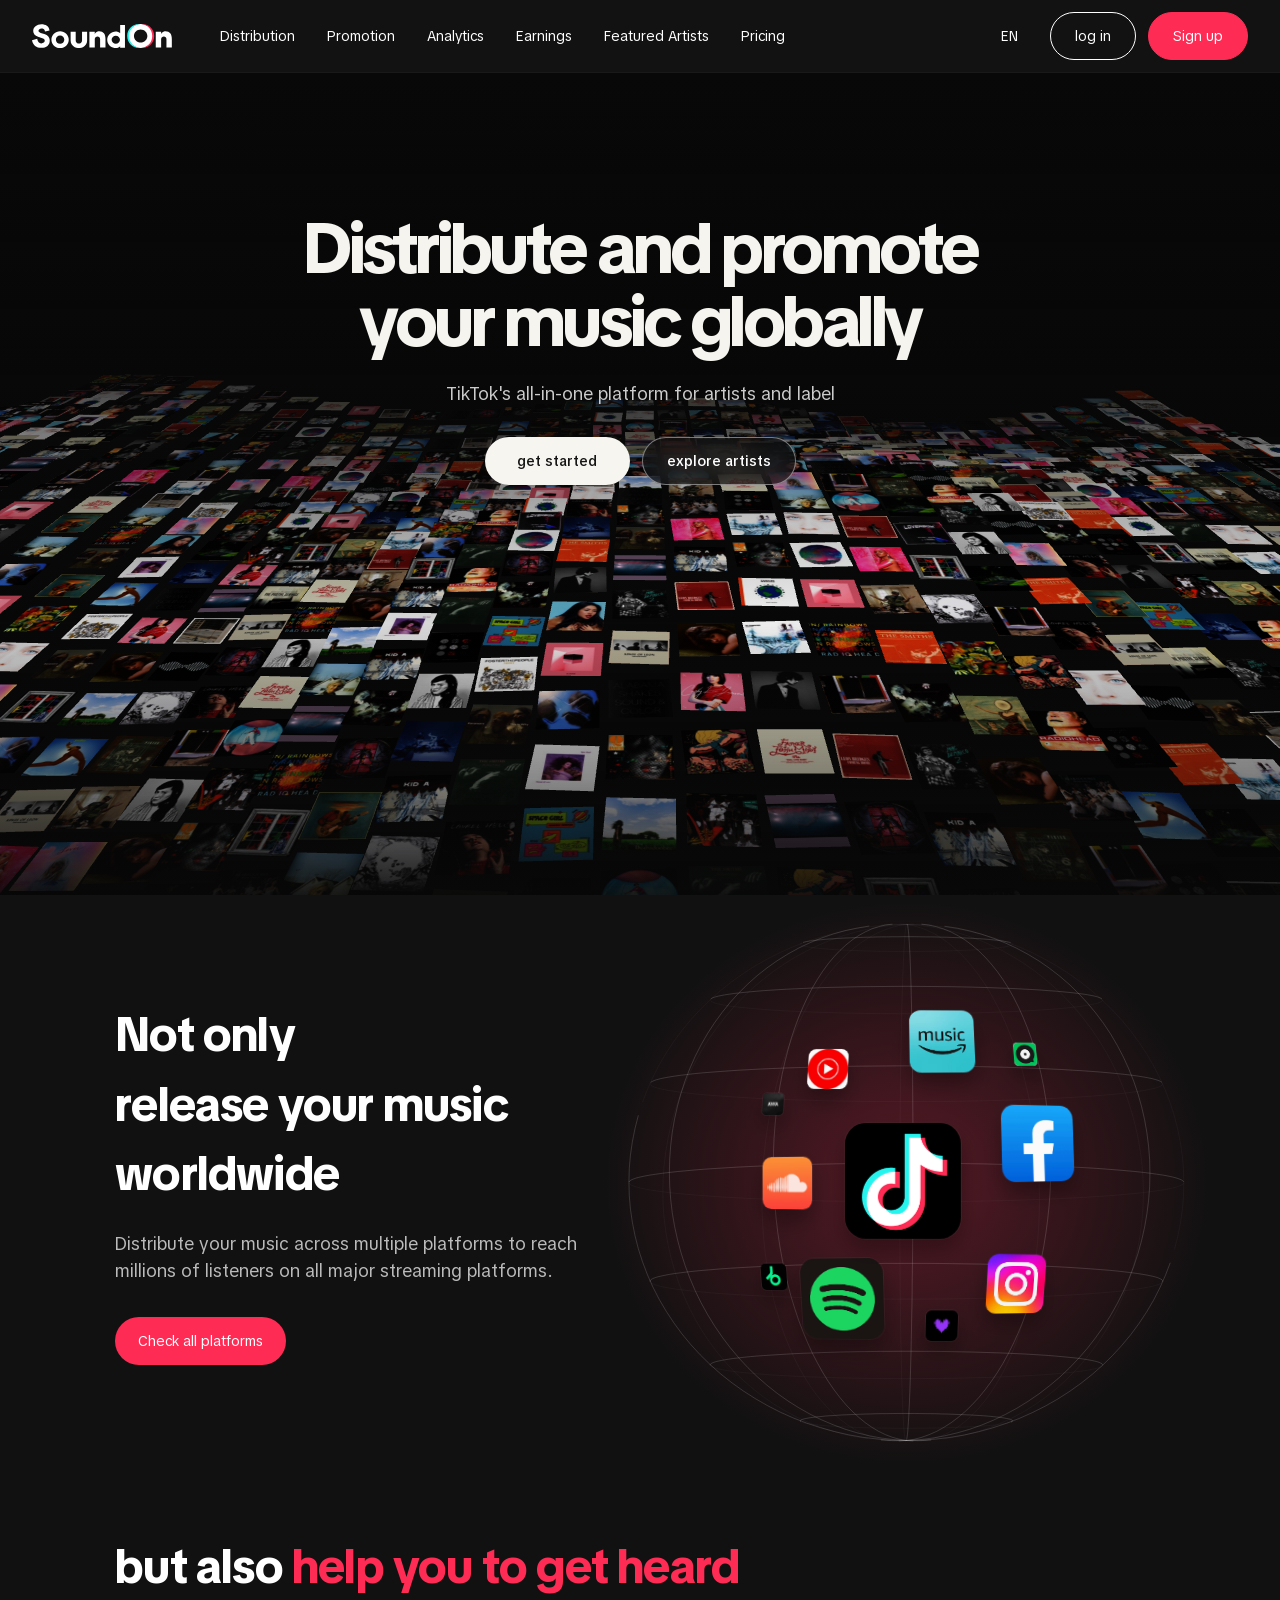
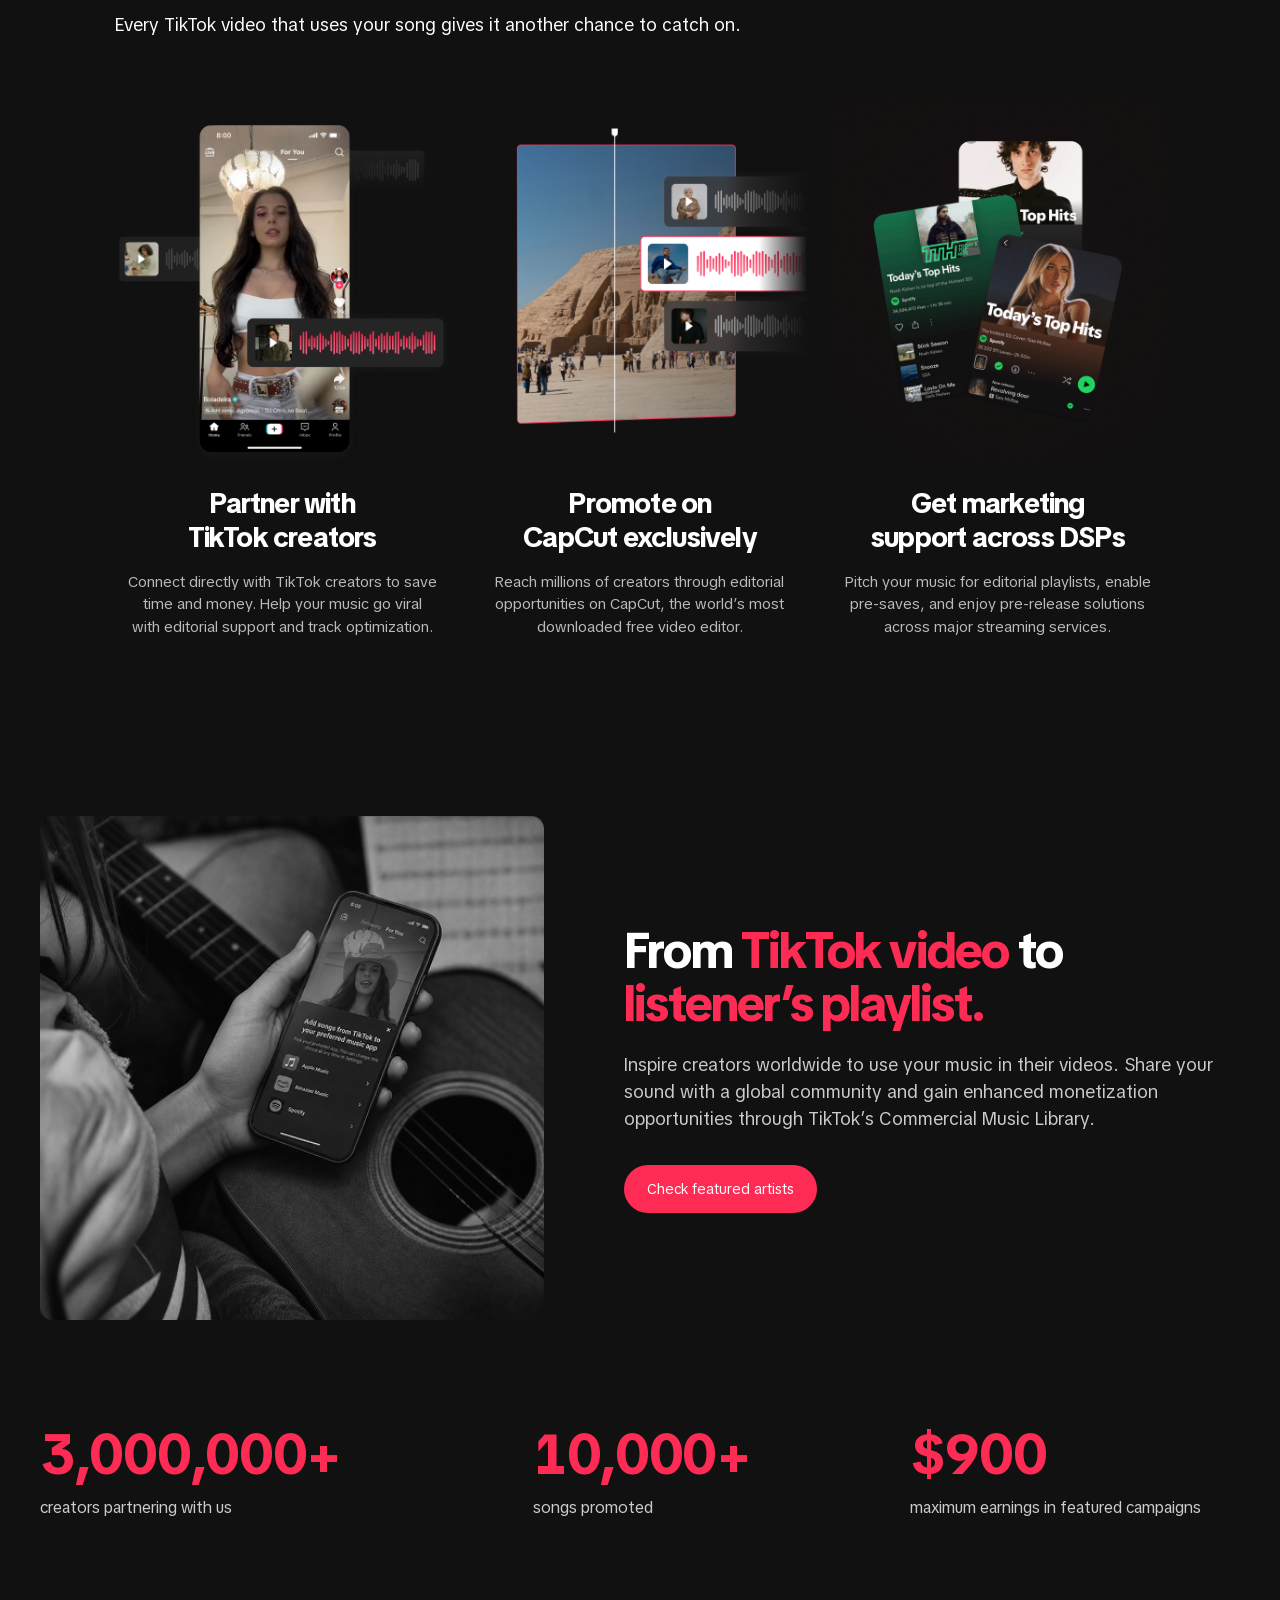
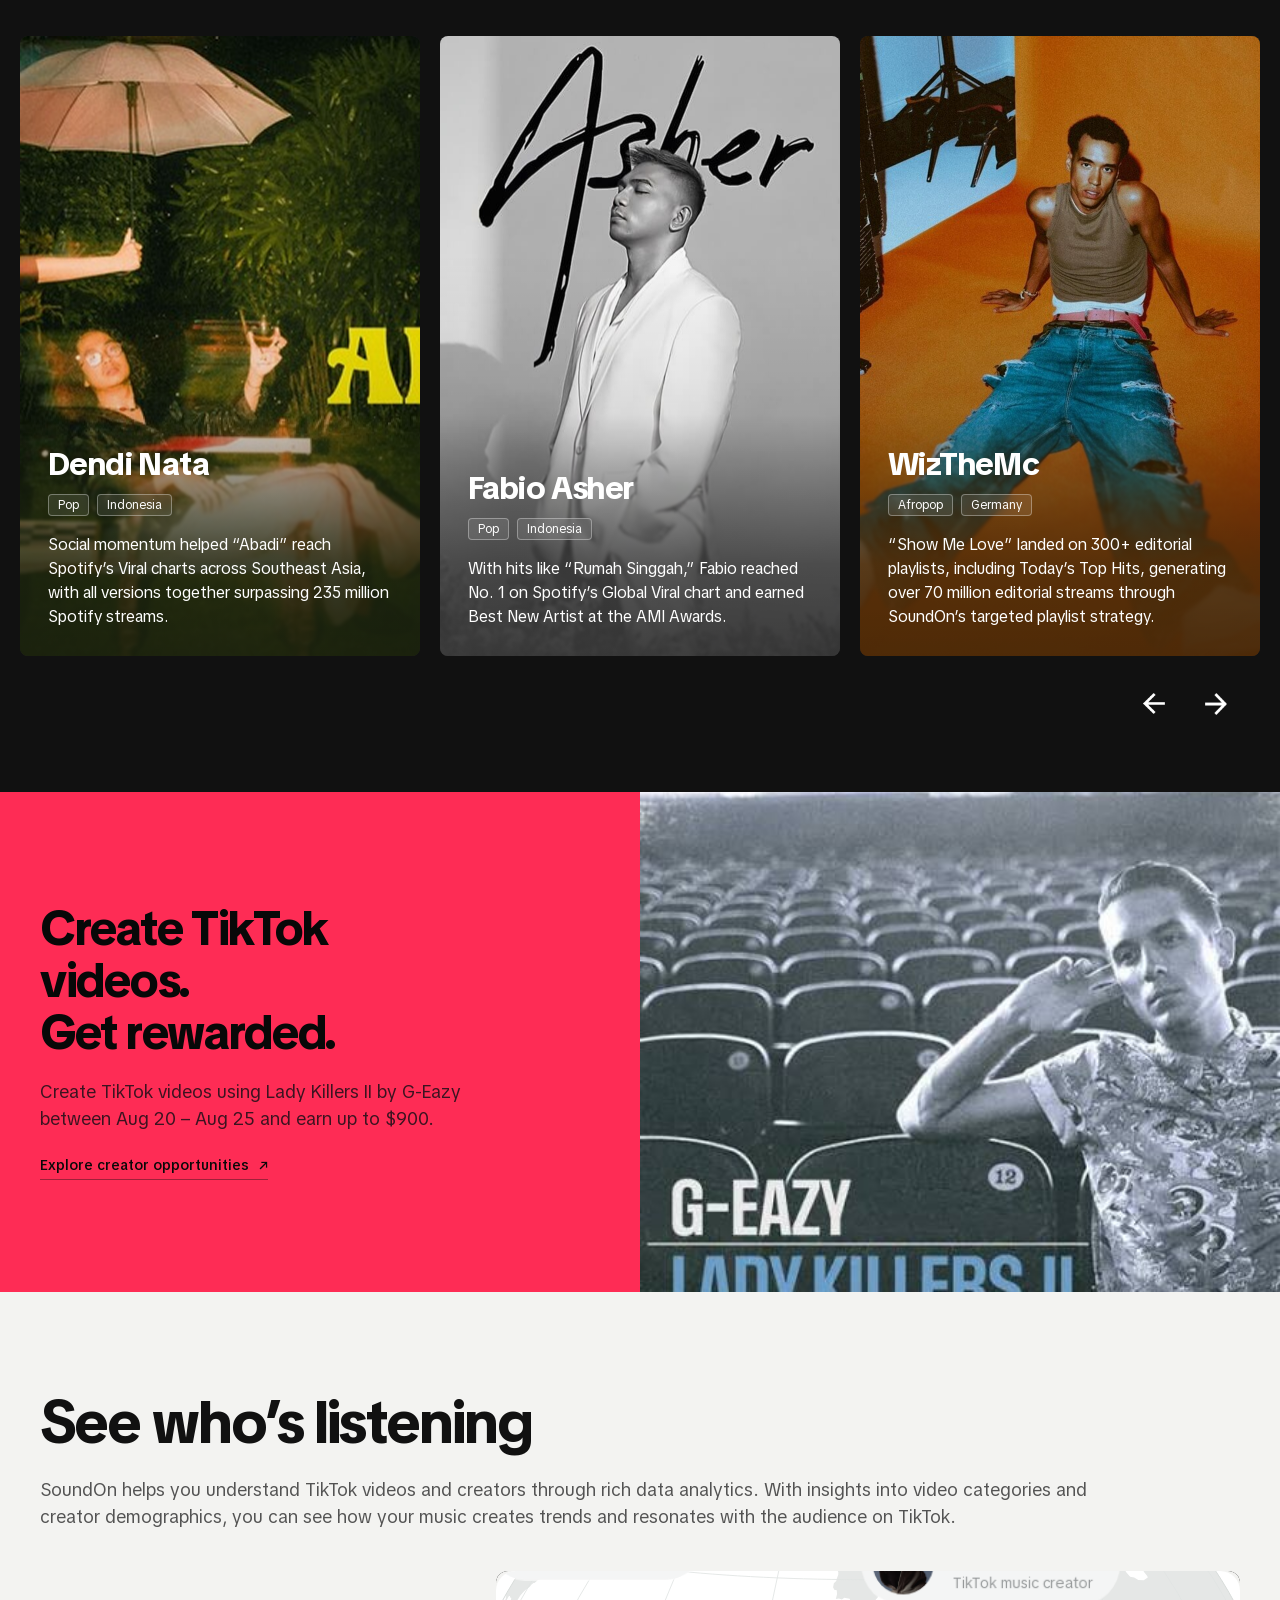
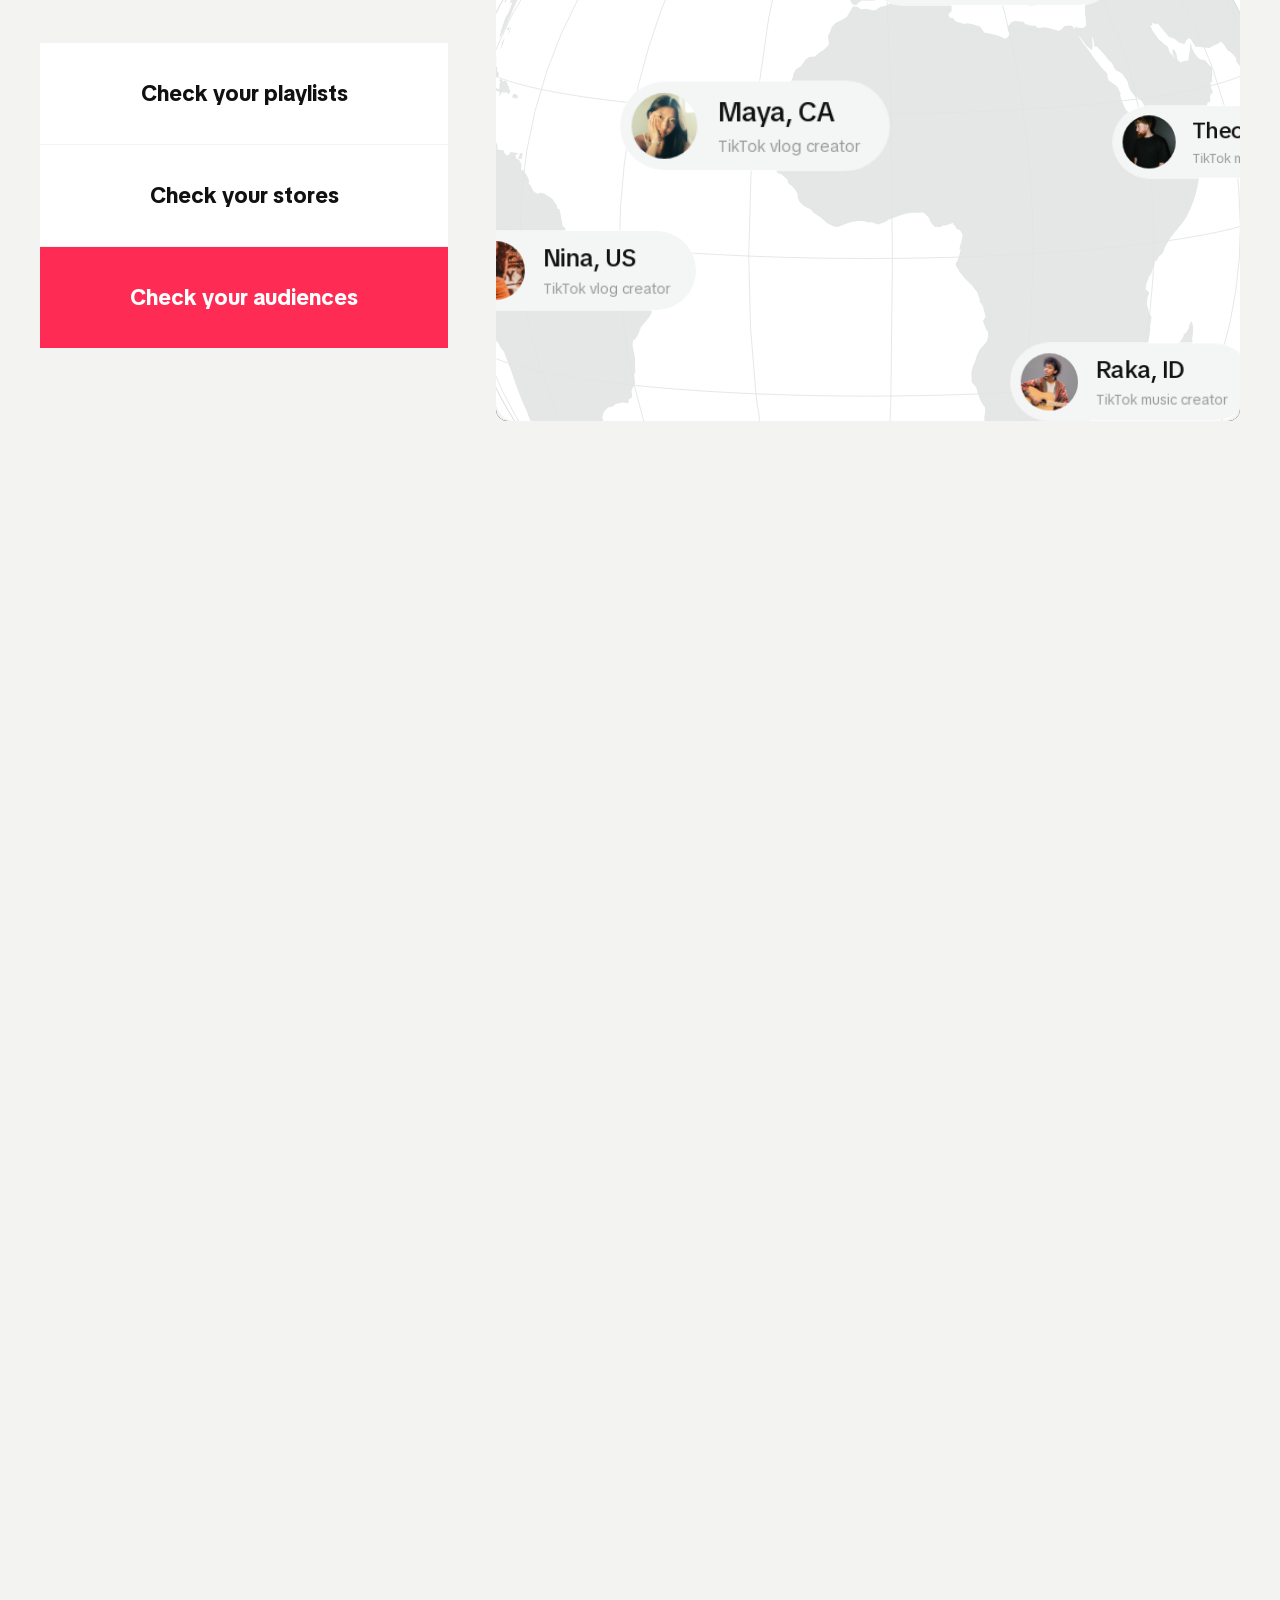
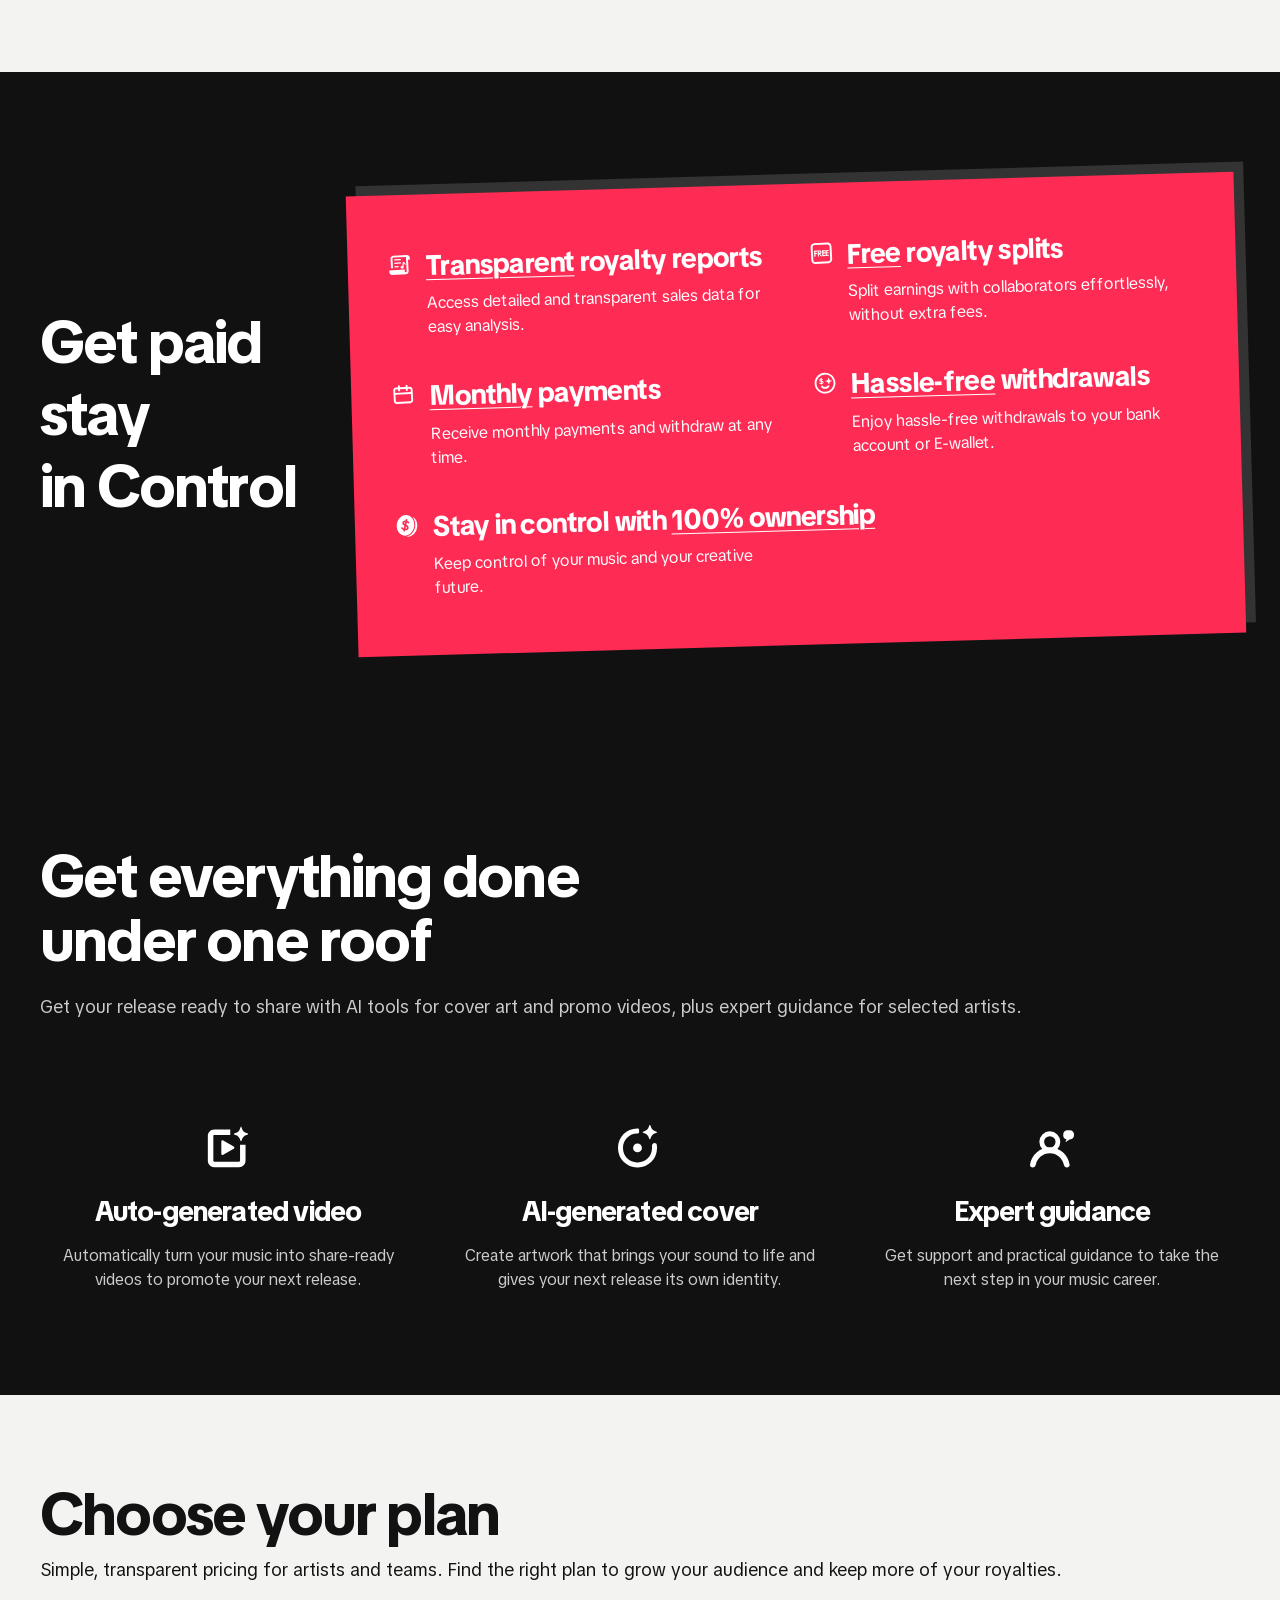
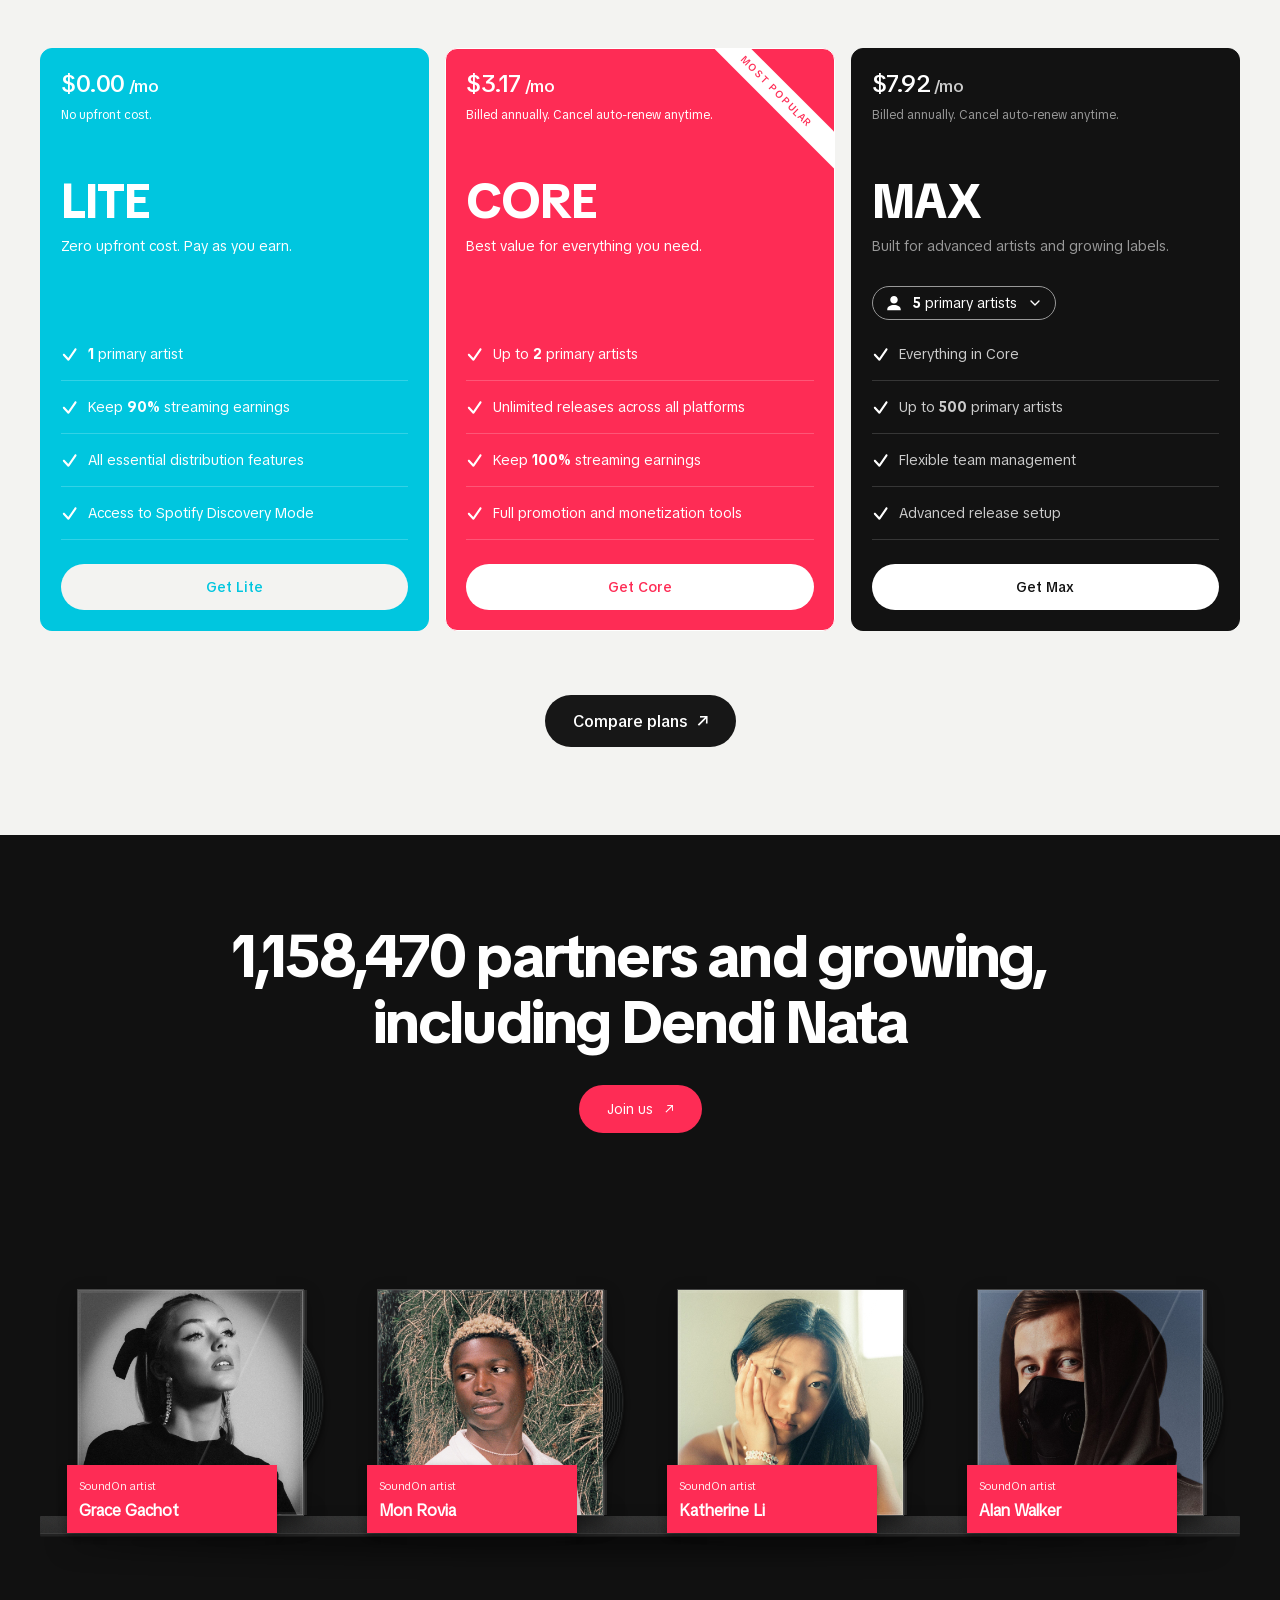
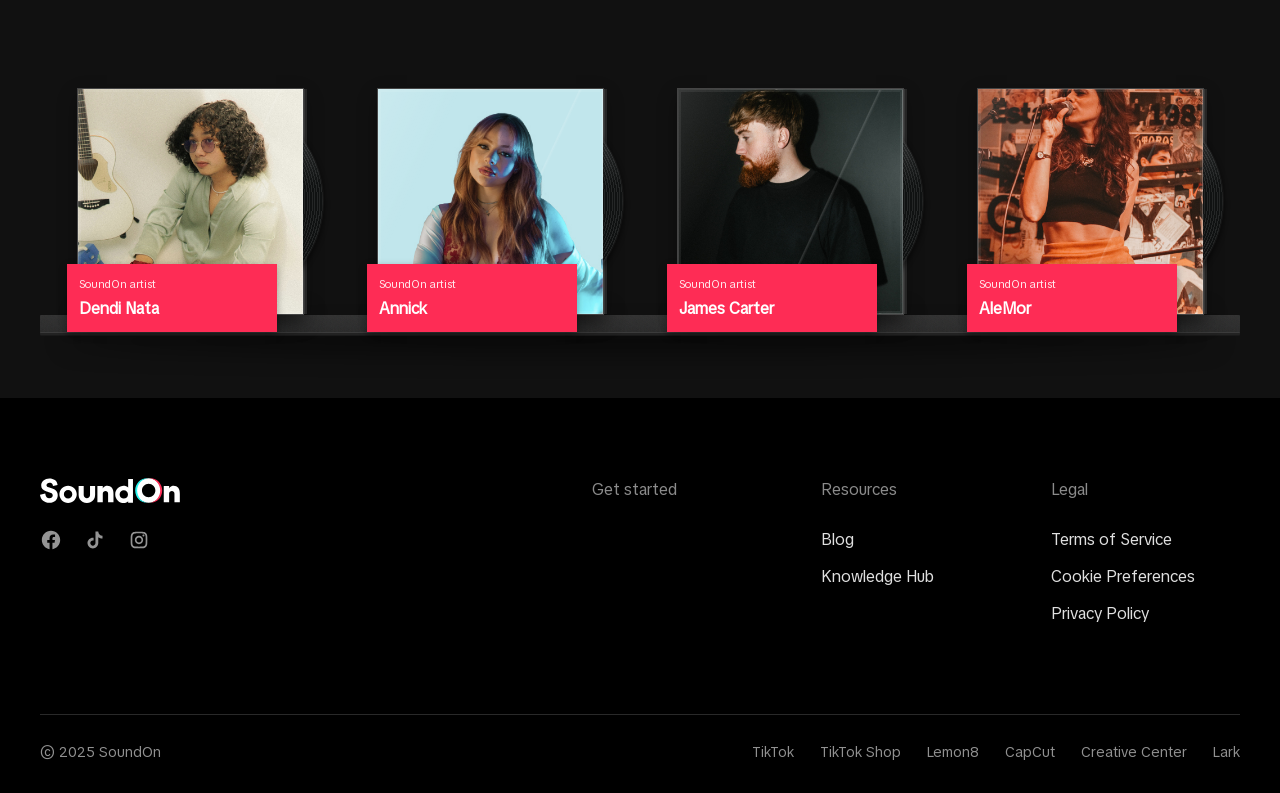
==== v2/index.html @ e099ab96 "Publish independent SoundOn scheme 2 at /v2/" ====
<!doctype html><html lang="en"><head><meta charset="utf-8"><meta name="viewport" content="width=device-width,initial-scale=1"><title>SoundOn — A world of sound · Version 2</title><link rel="stylesheet" href="style.css"><link rel="stylesheet" href="refinement.css?v=section-polish-14"><link rel="stylesheet" href="pricing.css?v=scheme1-layout-1"></head><body>
<header class="site-header"><a class="brand" href="#top" aria-label="SoundOn home"><img src="assets/soundon-logo-provided.svg" width="140" height="25" alt="SoundOn"></a><nav id="main-navigation" aria-label="Main navigation"><a href="#distribution">Distribution</a><a href="#promotion">Promotion</a><a href="#insights">Analytics</a><a href="#earnings">Earnings</a><a href="#stories">Featured Artists</a><a href="#plans">Pricing</a></nav><div class="header-actions"><span class="site-language" aria-label="Language: English">EN</span><a class="nav-login" href="https://www.soundon.global/login">log in</a><a class="nav-signup" href="https://www.soundon.global/login/signup">Sign up</a><button class="nav-toggle" aria-label="Open navigation" aria-controls="main-navigation" aria-expanded="false"><span></span><span></span><span></span></button></div></header>
<main id="top"><section class="hero" aria-label="Distribute and promote your music globally"><iframe src="components/ocean/?v=balanced-palette-2" title="Explore an interactive ocean of album covers"></iframe></section>
<section id="distribution" class="distribution section"><div class="wrap split"><div><h2>Not only<br>release your music<br>worldwide</h2><p>Distribute your music across multiple platforms to reach millions of listeners on all major streaming platforms.</p><button class="pill" id="platforms-open">Check all platforms</button></div><div class="platform-world"><svg viewBox="0 0 700 600" aria-hidden="true"><g fill="none" stroke="currentColor"><ellipse cx="350" cy="300" rx="330" ry="287"/><ellipse cx="350" cy="300" rx="240" ry="287"/><ellipse cx="350" cy="300" rx="100" ry="287"/><ellipse cx="350" cy="300" rx="330" ry="95"/><ellipse cx="350" cy="300" rx="330" ry="205"/></g></svg><div class="platform-cloud" aria-label="Music distribution platforms"></div></div></div></section>
<section id="promotion" class="promotion section"><div class="wrap"><h2>but also <span>help you to get heard</span></h2><p>Every TikTok video that uses your song gives it another chance to catch on.</p><div class="promotion-grid"><article><img src="assets/promotion-21.png" alt="TikTok creators sharing music in videos"><div><h3>Partner with<br>TikTok creators</h3><p>Connect directly with TikTok creators to save time and money. Help your music go viral with editorial support and track optimization.</p></div></article><article><img src="assets/promotion-22.png?v=20eaa67d4a" alt="CapCut music discovery"><div><h3>Promote on<br>CapCut exclusively</h3><p>Reach millions of creators through editorial opportunities on CapCut, the world’s most downloaded free video editor.</p></div></article><article><img src="assets/promotion-23.png" alt="Artist promotion on streaming platforms"><div><h3>Get marketing<br>support across DSPs</h3><p>Pitch your music for editorial playlists, enable pre-saves, and enjoy pre-release solutions across major streaming services.</p></div></article></div></div></section>
<section class="playlist section"><div class="wrap"><div class="split"><img class="playlist-image" src="assets/playlist.png" alt="A listener saving a song from TikTok to their music library"><div><h2>From <span>TikTok video</span> to<br><span>listener’s playlist.</span></h2><p>Inspire creators worldwide to use your music in their videos. Share your sound with a global community and gain enhanced monetization opportunities through TikTok’s Commercial Music Library.</p><a class="pill" href="#stories">Check featured artists</a></div></div><div class="stats"><div><strong data-count="3000000" data-suffix="+">3,000,000+</strong><span>creators partnering with us</span></div><div><strong data-count="10000" data-suffix="+">10,000+</strong><span>songs promoted</span></div><div><strong data-count="900" data-prefix="$">$900</strong><span>maximum earnings in featured campaigns</span></div></div></div></section>
<section id="stories" class="stories" aria-label="SoundOn artist success stories"><div class="story-track" tabindex="0" aria-label="Artist cases: scroll horizontally to explore"></div><div class="story-controls"><button class="story-prev" aria-label="Previous artist"><img src="assets/arrow.png" alt=""></button><button class="story-next" aria-label="Next artist"><img src="assets/arrow.png" alt=""></button></div></section>
<section class="campaign"><div class="campaign-copy"><h2>Create TikTok <br>videos. <br>Get rewarded.</h2><p>Create TikTok videos using Lady Killers II by G-Eazy between Aug 20 – Aug 25 and earn up to $900.</p><a href="https://www.soundon.global/artist-story?lang=en" class="campaign-link">Explore creator opportunities <span>↗</span></a></div><img src="assets/creator-campaign.jpeg" alt="G-Eazy music creator campaign" loading="lazy"></section>
<section id="insights" class="insight-scroll"><div class="insight-sticky"><div class="wrap"><h2>See who’s listening</h2><p class="insight-description">SoundOn helps you understand TikTok videos and creators through rich data analytics. With insights into video categories and creator demographics, you can see how your music creates trends and resonates with the audience on TikTok.</p><div class="insight-layout"><div class="tabs" role="tablist" aria-label="Music insights" aria-orientation="vertical"><button role="tab" id="tab-0" aria-selected="true" aria-controls="panel-0" tabindex="0">Check your playlists<span></span></button><button role="tab" id="tab-1" aria-selected="false" aria-controls="panel-1" tabindex="-1">Check your stores<span></span></button><button role="tab" id="tab-2" aria-selected="false" aria-controls="panel-2" tabindex="-1">Check your audiences<span></span></button></div><div class="panels"><div class="panel active categories" id="panel-0" role="tabpanel" aria-labelledby="tab-0"><div class="category daily"><img src="assets/analysis-1.png" alt="Daily life creator"><span>Daily life <b>33%</b></span></div><div class="category music"><img src="assets/analysis-3.png" alt="Music creator"><span>Music <b>26%</b></span></div><div class="category travel"><img src="assets/analysis-4.png" alt="Travel creator"><span>Travel <b>17%</b></span></div><div class="category beauty"><img src="assets/analysis-2.png" alt="Beauty creator"><span>Beauty <b>24%</b></span></div></div><div class="panel chart" id="panel-1" role="tabpanel" hidden aria-labelledby="tab-1"><small>music performance</small><h3>TikTok &amp; Streaming</h3><svg viewBox="0 0 660 270" role="img" aria-label="Illustrative TikTok and streaming growth trends"><g stroke="#333" stroke-dasharray="3 4"><path d="M0 60H660M0 145H660M0 230H660"/></g><g fill="none" stroke-width="2.5"><path class="chart-line" stroke="#fe2c55" d="M0 170C65 190 95 160 150 157S230 178 270 150S285 76 320 67S390 60 430 60"/><path class="chart-line" stroke="#ddd" d="M0 211C95 212 120 190 170 199S230 185 280 155S340 140 380 146S460 143 510 129S610 132 660 112"/><path class="chart-line" stroke="#888" d="M0 215C70 210 80 224 150 210S230 142 280 156S360 198 420 183S510 149 560 134S630 120 660 103"/><path class="chart-line" stroke="#444" d="M0 194C60 188 100 230 175 224S270 197 340 196S450 216 510 201S590 190 660 150"/></g></svg><div class="legend"><span style="--c:#fe2c55">TikTok</span><span style="--c:#ddd">Spotify</span><span style="--c:#888">Apple Music</span><span style="--c:#444">YouTube Music</span></div></div><div class="panel" id="panel-2" role="tabpanel" hidden aria-labelledby="tab-2"><iframe src="components/globe/?v=fictional-creators-1" title="Explore creator connections around the world" loading="lazy"></iframe></div></div></div></div></div></section>
<section id="earnings" class="earnings section"><div class="wrap earnings-layout"><h2>Get paid<br>stay<br>in Control</h2><div class="earnings-card"><article><img class="earning-icon" src="assets/icon-3.svg" alt=""><div><h3><u>Transparent</u> royalty reports</h3><p>Access detailed and transparent sales data for easy analysis.</p></div></article><article><img class="earning-icon" src="assets/icon-4.svg" alt=""><div><h3><u>Free</u> royalty splits</h3><p>Split earnings with collaborators effortlessly, without extra fees.</p></div></article><article><img class="earning-icon" src="assets/icon_2.svg" alt=""><div><h3><u>Monthly</u> payments</h3><p>Receive monthly payments and withdraw at any time.</p></div></article><article><img class="earning-icon" src="assets/icon-5.svg" alt=""><div><h3><u>Hassle-free</u> withdrawals</h3><p>Enjoy hassle-free withdrawals to your bank account or E-wallet.</p></div></article><article class="ownership"><img class="earning-icon" src="assets/Dollar.svg" alt=""><div><h3>Stay in control with <u>100% ownership</u></h3><p>Keep control of your music and your creative future.</p></div></article></div></div></section>
<section id="tools" class="tools-section section"><div class="wrap"><h2 class="section-heading">Get everything done<br>under one roof</h2><p class="tools-description">Get your release ready to share with AI tools for cover art and promo videos, plus expert guidance for selected artists.</p><div class="tools-grid"><article><img src="assets/icon-6.svg" alt=""><h3>Auto-generated video</h3><p>Automatically turn your music into share-ready videos to promote your next release.</p></article><article><img src="assets/icon-7.svg" alt=""><h3>AI-generated cover</h3><p>Create artwork that brings your sound to life and gives your next release its own identity.</p></article><article><img src="assets/icon-8.svg" alt=""><h3>Expert guidance</h3><p>Get support and practical guidance to take the next step in your music career.</p></article></div></div></section>
<section id="plans" class="plans section"><div class="wrap"><h2>Choose your plan</h2><p class="plans-description">Simple, transparent pricing for artists and teams. Find the right plan to grow your audience and keep more of your royalties.</p><div class="plan-grid"></div><a class="compare-plans" href="https://www.soundon.global/pricing?lang=en" target="_blank" rel="noopener noreferrer">Compare plans <span aria-hidden="true">↗</span></a></div></section>
<section id="artists" class="artists section"><div class="wrap"><h2>1,158,470 partners and growing,<br>including <span id="community-artist-name" aria-live="polite" aria-atomic="true">Dendi Nata</span></h2><a class="pill community-join" href="https://www.soundon.global/login/signup">Join us <span aria-hidden="true">↗</span></a></div><iframe src="components/shelf/?v=hover-name-4" id="artist-shelves" title="Eight SoundOn artists on two front-facing charcoal record shelves" loading="lazy"></iframe></section>
</main><footer class="site-footer official-footer"><div class="wrap"><div class="footer-main"><div class="footer-brand"><a class="brand" href="#top" aria-label="SoundOn home"><img src="assets/soundon-logo-provided.svg" width="140" height="25" alt="SoundOn"></a><nav class="footer-socials" aria-label="SoundOn social media"><a href="https://www.facebook.com/SoundOn-Global-111343364685712/" aria-label="SoundOn on Facebook" target="_blank" rel="noopener"><img src="assets/social-facebook.svg" alt=""></a><a href="https://www.tiktok.com/@soundon" aria-label="SoundOn on TikTok" target="_blank" rel="noopener"><img src="assets/social-tiktok.svg" alt=""></a><a href="https://www.instagram.com/soundonglobal/" aria-label="SoundOn on Instagram" target="_blank" rel="noopener"><img src="assets/social-instagram.svg" alt=""></a></nav></div><div class="footer-column"><a class="footer-column-title" href="https://www.soundon.global/login/signup">Get started</a></div><nav class="footer-column" aria-label="Resources"><h3 class="footer-column-title">Resources</h3><a href="https://www.soundon.global/blog?lang=en">Blog</a><a href="https://www.soundon.global/knowledge?lang=en">Knowledge Hub</a></nav><nav class="footer-column" aria-label="Legal"><h3 class="footer-column-title">Legal</h3><a href="https://www.soundon.global/legal/terms-of-service">Terms of Service</a><a href="https://www.soundon.global/cookie-settings">Cookie Preferences</a><a href="https://www.soundon.global/legal/privacy-policy">Privacy Policy</a></nav></div><div class="footer-bottom"><span>© 2025 SoundOn</span><nav aria-label="Related platforms"><a href="https://www.tiktok.com">TikTok</a><a href="https://shop.tiktok.com">TikTok Shop</a><a href="https://www.lemon8-app.com/feed/foryou?pid=website_seo_soundon">Lemon8</a><a href="https://www.capcut.com/">CapCut</a><a href="https://ads.tiktok.com/business/creativecenter/?utm_source=soundon">Creative Center</a><a href="https://www.larksuite.com/?utm_source=seo_external_link_so">Lark</a></nav></div></div></footer>
<dialog id="platform-dialog"><button class="close" aria-label="Close platforms">×</button><h2>Your music, everywhere.</h2><p>Reach listeners across music and social platforms.</p><div class="platform-list"></div></dialog><dialog id="plan-dialog"><button class="close" aria-label="Close plan details">×</button><span class="eyebrow">YOUR NEXT CHAPTER</span><h2 id="plan-title"></h2><p>Continue to SoundOn to view available plans and start your next release.</p><a class="pill" href="https://www.soundon.global/login/signup">Continue to SoundOn ↗</a></dialog><script src="app.js?v=section-polish-13"></script></body></html>
---- v2/style.css ----
@font-face{font-family:Text;src:url(assets/TikTokSansText-Regular.woff2)}@font-face{font-family:Text;src:url(assets/TikTokSansText-Medium.woff2);font-weight:500}@font-face{font-family:Display;src:url(assets/TikTokSansDisplay-Bold.woff2);font-weight:700}*{box-sizing:border-box}html{scroll-behavior:smooth;scroll-padding-top:80px}body{margin:0;background:#f3f3f1;color:#101010;font-family:Text,Arial,sans-serif}button,a{-webkit-tap-highlight-color:transparent}button{font:inherit;cursor:pointer}a{color:inherit;text-decoration:none}button:focus-visible,a:focus-visible{outline:2px solid #fe2c55;outline-offset:5px}iframe{border:0;display:block;width:100%}.site-header{height:80px;padding:0 5%;display:flex;align-items:center;justify-content:space-between;background:#f3f3f1;gap:30px}.brand{font-family:Display;font-size:28px;letter-spacing:-1px}.brand span{font-size:10px;color:#fe2c55;margin-left:3px}.site-header nav{display:flex;gap:28px;font-size:13px}.site-header nav a:hover{color:#fe2c55}.login{font-size:13px}.wrap{width:min(1120px,82%);margin:auto}.section{padding:88px 0}h2,h3{font-family:Display;font-weight:700;margin:0;letter-spacing:-.8px}h2{font-size:48px;line-height:1.12}h3{font-size:26px;line-height:1.15}p{font-size:18px;line-height:1.55;color:#535353;margin:22px 0 32px}.pill{display:inline-flex;align-items:center;justify-content:center;border:0;background:#fe2c55;color:white;border-radius:50px;padding:16px 23px;font-size:14px;transition:transform .2s,background .2s}.pill:hover{background:#e52249;transform:translateY(-2px)}.hero iframe{height:730px}.split{display:grid;grid-template-columns:1fr 1fr;gap:70px;align-items:center}.distribution{padding:85px 0 95px}.distribution p{max-width:550px}.platform-cloud{height:400px;position:relative;isolation:isolate;max-width:460px;width:100%;margin:auto}.platform-cloud:before{content:'';position:absolute;inset:15%;background:#fe2c5545;filter:blur(48px);border-radius:50%;z-index:-1}.platform-logo{position:absolute;left:var(--x);top:var(--y);width:var(--size);height:var(--size);border-radius:50%;object-fit:cover;box-shadow:0 6px 15px #00000009;animation:float 6s ease-in-out infinite;animation-delay:var(--delay)}@keyframes float{50%{transform:translateY(-8px)}}.promotion{background:#fe2c55}.promotion h2 span{color:white}.promotion>div>p{color:#191919;margin:12px 0 50px}.promotion-grid{display:grid;grid-template-columns:repeat(3,1fr);gap:20px}.promotion-grid article{background:#f3f3f1;border-radius:22px;overflow:hidden;transition:transform .35s}.promotion-grid article:hover{transform:translateY(-7px)}.promotion-grid img{width:100%;height:300px;object-fit:cover;display:block;mask-image:linear-gradient(#000 80%,transparent)}.promotion-grid article>div{padding:6px 25px 27px}.promotion-grid p{font-size:15px;line-height:1.5;margin:14px 0 0}.playlist .split{grid-template-columns:.9fr 1.1fr;gap:80px}.playlist-image{width:100%;border-radius:12px;aspect-ratio:1.22;object-fit:cover}.stats{border-top:1px solid #ccc;display:flex;justify-content:space-between;gap:25px;margin-top:70px;padding-top:48px}.stats strong{font-family:Display;font-size:46px;color:#fe2c55;display:block}.stats span{font-size:16px;color:#555}.insight-scroll{background:#060606;color:white;height:220vh;min-height:1500px;position:relative}.insight-sticky{position:sticky;top:0;padding:70px 0;min-height:720px;height:100vh;display:flex;align-items:center}.insight-description{font-size:15px;color:#ddd;margin:18px 0 58px;max-width:1110px}.insight-layout{display:grid;grid-template-columns:34% 1fr;gap:60px;align-items:center}.tabs{display:flex;flex-direction:column;gap:3px}.tabs button{position:relative;background:#272727;color:white;border:0;text-align:center;font-family:Display;font-size:23px;padding:37px 18px;border-radius:2px;transition:background .35s}.tabs button[aria-selected=true]{background:#fe2c55}.panels{height:450px;position:relative}.panel{position:absolute;inset:0;border-radius:22px;overflow:hidden;background:#000;animation:panel-in .55s ease}.panel[hidden]{display:none!important}@keyframes panel-in{from{opacity:0;transform:translateY(14px)}to{opacity:1;transform:translateY(0)}}.panel iframe{height:100%}.categories{display:grid;grid-template-columns:1fr 1fr;grid-template-rows:1.2fr .8fr}.category{position:relative;overflow:hidden}.category img{width:100%;height:100%;object-fit:cover;filter:brightness(.65)}.category span{position:absolute;bottom:14px;left:16px;right:16px;display:flex;justify-content:space-between;align-items:baseline;font-family:Display;font-size:24px}.category b{font-size:36px}.music{grid-column:2;grid-row:1;height:85%}.beauty{grid-column:2;grid-row:2;margin-top:-14%}.chart{padding:26px 20px}.chart small{font-size:16px;color:#aaa}.chart h3{margin-top:14px}.chart svg{width:100%;height:280px;margin-top:18px}.legend{display:flex;gap:18px;font-size:12px;color:#ccc}.legend span:before{content:'';display:inline-block;width:7px;height:7px;border-radius:50%;background:var(--c);margin-right:5px}.chart-line{stroke-dasharray:900;stroke-dashoffset:0;animation:draw 1.6s ease both}@keyframes draw{from{stroke-dashoffset:900}}.earnings{padding:120px 0}.earnings-layout{display:grid;grid-template-columns:26% 74%;align-items:center;gap:30px}.earnings-card{background:#fe2c55;color:white;padding:56px 40px;display:grid;grid-template-columns:1fr 1fr;gap:42px 35px;transform:rotate(-1.6deg);box-shadow:10px 12px 0 #0003}.earnings-card article{display:flex;gap:14px}.earnings-card article>span{font-size:25px}.earnings-card h3{font-size:23px;letter-spacing:-.4px}.earnings-card p{color:white;font-size:14px;line-height:1.5;margin:8px 0 0;max-width:285px}.ownership{grid-column:span 2}.tools-section{background:#111;color:white;padding:95px 0 110px}.tools-grid{display:grid;grid-template-columns:repeat(3,1fr);gap:55px;margin-top:85px;text-align:center}.tools-grid img,.tools-grid svg{width:43px;height:43px;margin-bottom:25px}.tools-grid img{filter:invert(1)}.tools-grid svg{stroke:white;stroke-width:3;fill:none}.tools-grid h3{font-size:24px}.tools-grid p{font-size:15px;color:#ddd;margin:14px 0 0}.plans{background:#fe2c55;color:white}.plan-grid{display:grid;grid-template-columns:repeat(3,1fr);gap:24px;margin-top:60px}.plan{background:#111;padding:32px 30px 35px;border-radius:22px}.plan h3{font-size:29px}.plan .subtitle{font-size:14px;color:#9c9c9c;min-height:40px;margin:9px 0 16px}.price{font-family:Display;font-size:48px;letter-spacing:-1px}.price small{font:14px Text;letter-spacing:0}.plan .pill{width:100%;margin:22px 0 24px;font-weight:500}.plan ul{padding:0;list-style:none;margin:0;display:grid;gap:22px;font-size:14px;line-height:1.4}.plan li{padding-left:24px;position:relative}.plan li:before{content:'';position:absolute;left:0;top:1px;width:15px;height:15px;background:url(assets/checkmark.svg) center/contain no-repeat;filter:invert(1)}.artists{padding:95px 0 0}.artists h2{line-height:1.5}.artists iframe{height:710px;margin-top:25px}.site-footer{padding:35px 5%;display:flex;justify-content:space-between;align-items:center;border-top:1px solid #ddd;font-size:12px;color:#777}dialog{border:0;border-radius:24px;padding:50px;max-width:700px;width:90%;background:#f3f3f1;color:#111;box-shadow:0 20px 100px #0004}dialog::backdrop{background:#0008;backdrop-filter:blur(7px)}dialog h2{font-size:38px}.close{position:absolute;right:20px;top:15px;border:0;background:none;font-size:30px}.platform-list{display:grid;grid-template-columns:repeat(4,1fr);gap:25px;margin-top:30px}.platform-list>div{text-align:center;font-size:12px}.platform-list img{width:48px;height:48px;border-radius:50%;display:block;margin:0 auto 9px}.eyebrow{font-size:10px;letter-spacing:2px;color:#777;display:block;margin-bottom:20px}@media(max-width:1000px){.wrap{width:88%}.split{gap:35px}h2{font-size:40px}.promotion-grid article>div{padding:10px 18px 24px}.promotion-grid img{height:250px}.insight-layout{gap:25px}.tabs button{font-size:19px}.earnings-layout{grid-template-columns:25% 70%}.earnings-card{padding:35px 25px}.earnings-card h3{font-size:19px}.plan{padding:25px 20px}.legend{gap:10px}.category span{font-size:18px}.category b{font-size:28px}}@media(max-width:700px){.site-header{height:65px}.site-header nav{gap:12px;font-size:10px}.site-header nav a:nth-child(2){display:none}.brand{font-size:24px}.login{font-size:11px}.hero iframe{height:910px}.section{padding:60px 0}h2{font-size:35px}h3{font-size:25px}p{font-size:16px}.split,.playlist .split{grid-template-columns:1fr;gap:35px}.platform-cloud{height:350px;max-width:380px}.promotion-grid,.plan-grid{grid-template-columns:1fr}.promotion-grid article{display:grid;grid-template-columns:42% 58%;min-height:250px}.promotion-grid img{height:100%;min-height:250px;mask-image:linear-gradient(90deg,#000 80%,transparent)}.promotion-grid h3{font-size:22px}.promotion-grid article>div{padding:26px 20px}.promotion-grid p{font-size:13px}.playlist-image{max-height:390px}.stats{gap:18px;margin-top:40px;padding-top:30px}.stats strong{font-size:27px}.stats span{font-size:11px}.insight-scroll{height:190vh;min-height:1250px}.insight-sticky{padding:35px 0;min-height:650px}.insight-layout{grid-template-columns:1fr;gap:24px}.insight-description{font-size:13px;margin-bottom:25px}.tabs{flex-direction:row}.tabs button{flex:1;padding:15px 8px;font-size:13px}.panels{height:340px}.chart svg{height:205px}.chart h3{font-size:24px}.chart small{font-size:12px}.legend{gap:12px;font-size:9px}.earnings-layout{display:block}.earnings-layout h2 br{display:none}.earnings-card{margin-top:35px;gap:28px 18px;padding:35px 23px}.earnings-card h3{font-size:18px}.earnings-card p{font-size:12px}.earnings-card article>span{font-size:18px}.tools-grid{grid-template-columns:1fr;gap:40px;margin-top:50px}.tools-grid p{max-width:360px;margin:12px auto 0}.tools-grid img,.tools-grid svg{margin-bottom:15px}.plan .subtitle{min-height:0}.artists{padding-bottom:0}.artists iframe{height:440px}.site-footer>span{display:none}.platform-list{grid-template-columns:repeat(3,1fr)}dialog{padding:40px 24px}dialog h2{font-size:30px}}@media(prefers-reduced-motion:reduce){html{scroll-behavior:auto}*,*:before{animation:none!important;transition:none!important}}

.earning-icon{width:24px;height:24px;object-fit:contain;flex-shrink:0;margin-top:2px}
.categories{grid-template-rows:5fr 1fr 4fr;gap:2px;background:#333}.daily{grid-column:1;grid-row:1/3}.music{grid-column:2;grid-row:1;height:auto}.travel{grid-column:1;grid-row:3}.beauty{grid-column:2;grid-row:2/4;margin:0}.category{min-height:0}.category span{gap:8px}.stats>div{min-width:0}
@media(max-width:450px){.site-header{gap:12px}.site-header nav{gap:10px}.site-header nav a:first-child{display:none}.stats{display:grid;grid-template-columns:1fr;gap:25px}.stats strong{font-size:38px}.stats span{font-size:14px}.category span{font-size:14px;left:10px;right:10px}.category b{font-size:24px}.earnings-layout h2{font-size:32px}.earnings-card{grid-template-columns:1fr}.ownership{grid-column:auto}.legend{gap:8px;font-size:8px}.insight-description{font-size:12px}.panels{height:310px}}
/* Alternative editorial concept — Figma 1642:3788. */
body{background:#111;color:#fff}p{color:#bbb}.site-header{position:absolute;inset:0 0 auto;z-index:10;background:transparent;height:94px;color:white;padding:0 4%;pointer-events:none}.site-header a,.site-header nav{pointer-events:auto}.brand img{width:126px;height:auto;display:block}.site-header nav a:hover{color:#fff;opacity:.65}.hero iframe{height:823px;max-height:1000px;min-height:650px}.hero{background:#fe2c55}.distribution{padding:0;overflow:hidden}.distribution .split{min-height:575px;grid-template-columns:46% 54%;gap:0}.distribution h2{line-height:1.45}.distribution p{font-size:18px;line-height:1.5;max-width:530px}.platform-world{height:575px;position:relative;margin-right:-120px;isolation:isolate}.platform-world:before{content:'';position:absolute;inset:0;background:radial-gradient(ellipse,#fe2c554d,transparent 70%);z-index:-1}.platform-world>svg{position:absolute;width:115%;height:115%;left:-8%;top:-8%;color:#ffffff17;transform:rotate(-12deg)}.platform-cloud{height:100%;max-width:none}.platform-cloud:before{display:none}.platform-logo{border-radius:14px;box-shadow:none;object-fit:cover}.promotion{background:#111;padding:70px 0 90px}.promotion h2 span,.playlist h2 span{color:#fe2c55}.promotion>div>p{color:#fff;margin:18px 0 60px}.promotion-grid{gap:22px}.promotion-grid article{border:1px solid transparent;border-radius:0;background:transparent;text-align:center;padding:16px 0 24px}.promotion-grid article:last-child{border-color:#777}.promotion-grid img{mask-image:none;object-fit:contain;height:365px}.promotion-grid article>div{padding:30px 20px 0}.promotion-grid h3{font-size:28px;line-height:1.2}.promotion-grid p{color:#bbb;font-size:15px;line-height:1.5}.playlist{padding:60px 0 20px}.playlist-image{aspect-ratio:1;max-height:none}.playlist .split{grid-template-columns:.9fr 1.1fr;gap:96px;align-items:start}.playlist h2{font-size:46px}.playlist p{font-size:20px;line-height:1.5}.stats{border:0;padding-top:0;margin-top:85px;margin-bottom:35px}.stats strong{font-size:52px}.stats span{color:#eee}.stories{overflow:hidden;padding:20px 0 50px;scroll-margin-top:25px}.story-track{display:flex;gap:20px;overflow-x:auto;scroll-snap-type:x mandatory;scrollbar-width:none;padding:0 max(calc((100vw - 1120px)/2),9vw);overscroll-behavior-x:contain}.story-track::-webkit-scrollbar{display:none}.story-card{position:relative;flex:0 0 400px;height:650px;overflow:hidden;scroll-snap-align:start;scroll-margin-left:30px;display:flex;align-items:end;background:#202020}.story-card>img{position:absolute;inset:0;width:100%;height:100%;object-fit:cover;transition:transform .6s}.story-card:hover>img{transform:scale(1.04)}.story-card:after{content:'';position:absolute;inset:0;background:linear-gradient(transparent 36%,#0005 55%,#000d 100%)}.story-info{position:relative;z-index:1;padding:30px 28px;width:100%}.story-info h3{font-size:36px;line-height:1.1;margin-bottom:12px}.story-tags{display:flex;gap:10px;font-size:13px}.story-tags span{border:1px solid #fff5;background:#ffffff18;border-radius:3px;padding:3px 9px;backdrop-filter:blur(6px)}.story-info p{font-size:16px;color:white;margin:14px 0 10px;line-height:1.5}.story-link{display:inline-flex;width:36px;height:32px;align-items:center;font-size:32px;transition:transform .2s}.story-link:hover{transform:translateX(6px)}.story-controls{width:min(1120px,82%);margin:24px auto 0;display:flex;justify-content:flex-end;align-items:center;gap:14px}.story-controls>span{margin-right:auto;font-size:12px;color:#aaa;letter-spacing:2px}.story-controls button{width:48px;height:48px;border-radius:50%;border:1px solid #ffffff3a;background:none;display:grid;place-items:center;transition:background .2s}.story-controls button:hover{background:#fe2c55}.story-controls button:disabled{opacity:.25;cursor:default}.story-controls img{width:22px;height:22px;object-fit:contain}.story-next img{transform:rotate(180deg)}.campaign{display:grid;grid-template-columns:54.5% 45.5%;background:#000;min-height:415px}.campaign-copy{background:#fe2c55;color:#080808;padding:70px 40px 65px max(calc((100vw - 1120px)/2),9vw)}.campaign-copy .eyebrow{color:#300b14;letter-spacing:2px}.campaign h2{font-size:48px}.campaign p{font-size:16px;color:#3b1320;max-width:400px;margin:20px 0}.campaign>img{width:100%;height:100%;object-fit:cover;min-height:415px}.campaign-link{display:inline-flex;gap:25px;align-items:center;border-bottom:1px solid #1116;padding-bottom:6px;font-size:14px;font-weight:500}.insight-scroll{background:#f3f3f1;color:#080808}.insight-description{color:#161616}.tabs button{color:#171717;background:#fff}.tabs button[aria-selected=true]{color:white}.chart{color:#fff}.categories{color:#fff}.earnings{position:relative;overflow:hidden;padding:130px 0 100px;background:radial-gradient(ellipse at 33% 40%,#fe2c552b,transparent 57%)}.earnings-layout{grid-template-columns:27% 73%;gap:32px}.earnings-card{padding:65px 45px;min-height:470px;align-content:center;box-shadow:13px -12px 0 #ffffff26}.earnings-card h3{text-decoration:underline;text-underline-offset:4px}.earnings-card h3 u{text-decoration:none}.tools-section{padding-top:80px}.plans{background:#f3f3f1;color:#111;padding:100px 0}.plan{color:white}.artists{background:#111;padding-top:70px}.artists iframe{background:#f2f3f3;margin-top:55px}.site-footer{border-color:#333;color:#aaa}.site-footer .brand{color:#fff}dialog p{color:#555}.insight-sticky{min-height:760px}button:focus-visible,a:focus-visible{outline-color:#fe2c55}.site-header a:focus-visible{outline-color:white}
@media(min-width:1600px){.hero iframe{height:900px}.story-track{padding-left:calc((100vw - 1120px)/2);padding-right:calc((100vw - 1120px)/2)}}
@media(max-width:1000px){.hero iframe{height:760px}.platform-world{margin-right:-50px}.playlist .split{gap:40px}.playlist h2{font-size:38px}.playlist p{font-size:17px}.promotion-grid img{height:270px}.promotion-grid h3{font-size:23px}.story-track{padding-left:6%;padding-right:6%}.story-card{flex-basis:330px;height:565px}.story-info h3{font-size:30px}.story-info p{font-size:15px}.campaign-copy{padding:55px 30px 55px 6%}.campaign h2{font-size:40px}.earnings-layout{grid-template-columns:25% 70%}.earnings-card{padding:40px 30px}.insight-sticky{min-height:700px}}
@media(max-width:700px){.site-header{height:76px;gap:16px}.site-header nav{gap:15px}.site-header nav a:first-child{display:none}.brand img{width:105px}.hero iframe{height:740px;min-height:0}.distribution .split{grid-template-columns:1fr;padding-top:55px}.distribution h2{font-size:36px;line-height:1.2}.distribution h2 br{display:none}.distribution p{font-size:16px}.platform-world{height:360px;margin:10px -15px 0}.platform-logo{transform:scale(.8)}.promotion{padding:55px 0}.promotion h2{font-size:35px}.promotion-grid{gap:24px}.promotion-grid article{display:block;min-height:0;border:1px solid #333}.promotion-grid img{height:300px;width:100%;mask-image:none}.promotion-grid article>div{padding:15px 30px 10px}.promotion-grid p{font-size:15px}.promotion-grid h3{font-size:27px}.playlist{padding-top:30px}.playlist .split{grid-template-columns:1fr;gap:32px}.playlist h2{font-size:35px}.playlist p{font-size:17px}.stats{display:flex;margin-top:45px;margin-bottom:10px;gap:20px}.stats strong{font-size:32px}.stats span{font-size:12px}.story-card{flex-basis:84vw;height:560px}.story-info{padding:25px}.story-info h3{font-size:32px}.story-controls{width:88%}.campaign{grid-template-columns:1fr}.campaign-copy{padding:45px 6%}.campaign-copy h2 br{display:none}.campaign>img{height:310px;min-height:0;object-position:center 30%}.campaign h2{font-size:38px}.insight-sticky{min-height:680px;height:100svh}.insight-scroll{min-height:1450px}.insight-description{font-size:13px}.tabs button{font-size:13px;padding:18px 8px}.earnings{padding:70px 0}.earnings-card{min-height:0;padding:35px 25px}.tools-section{padding-top:50px}.plans{padding:60px 0}.artists h2{font-size:34px}.artists iframe{margin-top:30px}.campaign-link{font-size:13px}}
@media(prefers-reduced-motion:reduce){.story-track{scroll-behavior:auto}.story-card>img{transition:none}}
.story-track{scroll-padding-inline:max(calc((100vw - 1120px)/2),9vw)}.story-card{scroll-margin-left:0}@media(max-width:1000px){.story-track{scroll-padding-inline:6%}}

.earning-icon{filter:brightness(0) invert(1)}
---- v2/refinement.css ----
/* Scheme 2 refinements. Distribution and promotion remain in their existing styles. */
.stats strong{font-variant-numeric:tabular-nums;font-feature-settings:"tnum"}
.stats strong .count-visual,.stats strong .count-visual span{font:inherit;color:inherit;line-height:inherit}
.stats strong .count-visual{display:inline-flex;align-items:baseline;white-space:nowrap}
.stats strong .count-slot{display:inline-grid}
.count-slot>span{grid-area:1/1;justify-self:end}
.count-reserve{visibility:hidden}
.stats strong .count-accessible{position:absolute;width:1px;height:1px;padding:0;margin:-1px;overflow:hidden;clip-path:inset(50%);white-space:nowrap}

.categories .category img{filter:none}

/* Non-clickable category tiles: restrained hover feedback without changing layout. */
.categories .category{cursor:default}
.categories .category img{transform:scale(1);transition:transform 300ms cubic-bezier(.2,.65,.3,1),filter 300ms ease}
.categories .category>span{transition:transform 280ms cubic-bezier(.2,.65,.3,1)}
@media(hover:hover) and (pointer:fine){
 .categories .category:hover img{transform:scale(1.03);filter:brightness(1.08)}
 .categories .category:hover>span{transform:translateY(-3px)}
}
@media(prefers-reduced-motion:reduce){
 .categories .category img,.categories .category>span{transition:none!important}
 .categories .category:hover img{transform:none}
 .categories .category:hover>span{transform:none}
}

/* Platform performance hover detail, positioned against the rendered SVG coordinates. */
.chart-plot{position:relative;height:280px;margin-top:18px;outline-offset:3px;cursor:default}
.chart .chart-plot svg{display:block;width:100%;height:100%;margin:0;overflow:visible}
.chart-guide{opacity:0;pointer-events:none;transition:opacity 140ms ease}
.chart-tooltip{position:absolute;left:0;top:0;z-index:5;pointer-events:none;visibility:hidden;opacity:0;background:#fff;color:#101010;border-radius:12px;padding:12px 15px;box-shadow:0 6px 26px #0004;min-width:96px;max-width:190px;transition:opacity 140ms ease,visibility 140ms ease;line-height:1.2}
.chart-tooltip-name{display:block;font-size:15px;font-weight:500;white-space:nowrap}
.chart-tooltip-value{display:block;font-family:Display,Arial,sans-serif;font-size:25px;margin-top:9px;letter-spacing:-.4px;font-variant-numeric:tabular-nums}
.chart-plot.is-inspecting .chart-guide{opacity:1}
.chart-plot.is-inspecting .chart-tooltip{opacity:1;visibility:visible}
.chart-plot:focus-visible{outline:1px solid #777;border-radius:5px}
@media(max-width:700px){.chart-plot{height:205px}.chart-tooltip{min-width:82px;padding:10px 12px;border-radius:10px}.chart-tooltip-name{font-size:13px}.chart-tooltip-value{font-size:22px;margin-top:6px}}
@media(prefers-reduced-motion:reduce){.chart-guide,.chart-tooltip{transition:none!important}}

.earnings-card .earning-icon{filter:brightness(0) invert(1)}
.earnings-card h3 u{text-decoration-thickness:1px;text-underline-offset:4px;text-decoration-skip-ink:auto}

/* Navigation matches the 72px black design bar and stays above every section. */
:root{--header-height:72px}html{scroll-padding-top:88px}
.site-header{position:sticky;top:0;z-index:1000;height:var(--header-height);padding:0 32px;background:#121212;color:#fff;gap:48px;box-shadow:0 1px 0 #ffffff12}
.site-header .brand{display:flex;flex:0 0 auto;align-items:center;line-height:1}
.site-header .brand img{display:block;width:144px;height:25px;object-fit:contain;filter:brightness(0) invert(1)}
.site-header nav{display:flex;align-items:center;flex:1;gap:32px;font-size:14px;white-space:nowrap}
.site-header nav a,.site-header nav a:first-child,.site-header nav a:nth-child(2){display:block}
.header-actions{display:flex;align-items:center;gap:12px;margin-left:auto;font-size:14px;white-space:nowrap}
.site-language{margin-right:20px;font-size:14px}
.nav-login,.nav-signup{display:inline-flex;align-items:center;justify-content:center;border-radius:30px;min-height:48px;padding:0 24px;transition:background .2s}
.nav-login{border:1px solid #fff}.nav-login:hover{background:#ffffff18}.nav-signup{background:#fe2c55;border:1px solid #fe2c55}.nav-signup:hover{background:#e52249}
.nav-toggle{display:none}
.insight-sticky{top:var(--header-height);height:calc(100vh - var(--header-height))}
@media(max-width:1200px) and (min-width:1001px){.site-header{gap:28px;padding:0 24px}.site-header nav{gap:20px;font-size:12px}.site-language{margin-right:8px}.nav-login,.nav-signup{padding:0 18px}.site-header .brand img{width:128px}}
@media(max-width:1000px){
 :root{--header-height:64px}html{scroll-padding-top:80px}
 .site-header{padding:0 24px;gap:20px}.site-header .brand img{width:124px;height:24px}
 .site-header nav{display:none;position:absolute;top:100%;left:0;right:0;padding:16px 24px 24px;background:#121212;box-shadow:0 12px 20px #0003;flex-direction:column;align-items:stretch;gap:0;font-size:16px}
 .site-header nav a{padding:13px 0}.site-header nav.is-open{display:flex}
 .header-actions{gap:10px}.site-language{margin-right:5px;font-size:12px}.nav-login,.nav-signup{min-height:38px;padding:0 16px;font-size:12px}
 .nav-toggle{display:flex;width:36px;height:36px;padding:8px;border:0;background:transparent;flex-direction:column;justify-content:space-around}.nav-toggle span{height:2px;width:100%;background:white;border-radius:1px}
}
@media(max-width:480px){.site-header{padding:0 16px;gap:12px}.site-header .brand img{width:108px}.site-language{display:none}.header-actions{gap:8px}.nav-login,.nav-signup{padding:0 13px}.nav-toggle{width:32px}}

.official-footer{display:block;background:#000;color:#919191;padding:80px 0 30px;border-top:0;font-size:16px}
.official-footer .brand img{filter:none;width:140px;height:25px}
.footer-main{display:grid;grid-template-columns:2.7fr 1fr 1fr 1fr;gap:40px;padding-bottom:90px}
.footer-socials{display:flex;gap:22px;margin-top:26px}.footer-socials a{display:inline-flex;width:22px;height:22px;align-items:center;justify-content:center}.footer-socials img{display:block;width:20px;height:20px;filter:grayscale(1) brightness(0) invert(.58)}
.footer-column{display:flex;flex-direction:column;align-items:flex-start;gap:15px;line-height:22px;color:#e0e0e0}.footer-column .footer-column-title{font:400 16px/22px Text,Arial,sans-serif;letter-spacing:0;color:#8b8b8b;margin:0 0 13px}
.footer-bottom{padding-top:26px;border-top:1px solid #292929;display:flex;align-items:center;justify-content:space-between;gap:30px;font-size:14px;line-height:22px}.footer-bottom nav{display:flex;gap:26px;flex-wrap:wrap}.official-footer a:hover{color:#fff}.footer-socials a:hover img{filter:brightness(0) invert(1)}
@media(max-width:1000px){.footer-main{grid-template-columns:1.5fr 1fr 1fr 1.2fr;gap:24px}.footer-bottom{align-items:flex-start}.footer-bottom nav{justify-content:flex-end;gap:12px 22px}.footer-bottom>span{flex-shrink:0}}
@media(max-width:700px){.official-footer{padding:55px 0 28px}.footer-main{grid-template-columns:1fr 1fr;gap:38px 24px;padding-bottom:45px}.footer-brand{grid-column:span 2}.footer-column .footer-column-title{font-size:14px}.footer-column{font-size:14px;gap:12px}.footer-bottom{display:block;font-size:12px}.footer-bottom nav{justify-content:flex-start;gap:12px 20px;margin-top:20px}.plans h2{letter-spacing:-1px}.tools-grid p{margin:12px auto 0}}


:root{--content-max:1232px;--heading-size:60px;--brand:#fe2c55}
.site-header{pointer-events:auto;inset:auto;top:0}.site-header .brand img{width:140px;height:25px;filter:none}.site-header nav a:hover{color:var(--brand);opacity:1}
.playlist .wrap,.insight-sticky .wrap,.earnings .wrap,.tools-section .wrap,.plans .wrap,.artists>.wrap,.official-footer .wrap{width:min(var(--content-max),calc(100% - 80px))}
.playlist h2,.insight-sticky h2,.earnings h2,.tools-section h2,.plans h2,.artists h2{font-size:var(--heading-size);line-height:1.06;letter-spacing:-1.8px}
.playlist{padding:88px 0 40px}.playlist .split{grid-template-columns:.9fr 1.1fr;gap:80px;align-items:center}.playlist h2{font-size:50px}.playlist p{font-size:18px;line-height:1.5;color:#ccc}.playlist-image{border-radius:8px}
.stats{display:flex;justify-content:flex-start;gap:100px;margin-top:64px;margin-bottom:0;border:0}.stats>div{flex:0 1 42%}.stats strong{font-size:56px;line-height:1.1;margin-bottom:12px;letter-spacing:-1.3px}.stats>div>span{font-size:16px;color:#ccc}.stats strong .count-visual,.stats strong .count-visual span{flex-shrink:0;max-width:none}
.stories{padding:32px 0 64px;scroll-margin-top:100px}.story-track{padding-inline:max(40px,calc((100vw - 1232px)/2));scroll-padding-inline:max(40px,calc((100vw - 1232px)/2));gap:20px}.story-card{flex:0 0 400px;height:620px;border-radius:8px}.story-info{padding:28px}.story-info h3{font-size:32px;letter-spacing:-.6px}.story-info p{font-size:16px;line-height:1.5;min-height:120px;margin:16px 0 12px}.story-tags{font-size:12px;gap:8px}.story-tags span{border-radius:4px}.story-card:after{background:linear-gradient(transparent 30%,#0004 45%,#000d 100%)}.story-card:focus-within>img{transform:scale(1.04)}.story-link{width:44px;height:36px}.story-controls{width:min(var(--content-max),calc(100% - 80px));margin-top:24px}.story-controls button{border:0;border-radius:0;background:none}.story-controls button:hover{background:transparent;transform:translateX(-3px)}.story-controls .story-next:hover{transform:translateX(3px)}
.campaign{grid-template-columns:1fr 1fr;min-height:420px}.campaign-copy{padding:64px 48px 64px max(40px,calc((100vw - 1232px)/2))}.campaign h2{font-size:48px;line-height:1.08;letter-spacing:-1.3px}.campaign p{font-size:18px;line-height:1.5}.campaign-link{gap:10px}.campaign>img{object-position:center 30%}
.insight-scroll{background:#f3f3f1;color:#111}.insight-sticky{padding:56px 0;min-height:650px;background:#f3f3f1}.insight-description{font-size:18px;line-height:1.5;max-width:1100px;margin:22px 0 40px;color:#535353}.insight-layout{grid-template-columns:34% minmax(0,1fr);gap:48px}.panels{height:450px}.panel{border-radius:12px}.tabs{gap:1px}.tabs button{font-size:22px;background:#fff;color:#111;padding:38px 24px;border-radius:0}.tabs button[aria-selected=true]{background:var(--brand);color:#fff}.categories .category img{filter:none}.chart{background:#000;color:white}
.earnings{padding:112px 0;background:#111;overflow:hidden}.earnings-layout{grid-template-columns:264px minmax(0,1fr);gap:48px;align-items:center}.earnings h2{line-height:1.2;color:white}.earnings h2 br{display:block}.earnings-card{padding:56px 40px;min-height:0;gap:42px 35px;box-shadow:10px -10px 0 #ffffff24}.earnings-card h3{text-decoration:none;font-size:28px;line-height:1.16;letter-spacing:-.6px}.earnings-card h3 u{text-decoration:underline;text-decoration-thickness:1px;text-underline-offset:4px}.earnings-card p{font-size:16px;line-height:1.5;max-width:350px;color:white}.earning-icon{width:24px;height:24px}
.tools-section{background:#111;color:#fff;padding:88px 0 104px;border:0}.tools-description{font-size:18px;line-height:1.5;color:#ccc;margin:22px 0 0;max-width:1100px}.tools-grid{margin-top:104px;gap:36px;text-align:center}.tools-grid img{width:44px;height:44px;object-fit:contain;filter:brightness(0) invert(1);margin-bottom:24px}.tools-grid h3{font-size:28px;line-height:1.16}.tools-grid p{font-size:16px;line-height:1.5;color:#ccc;max-width:350px;margin:14px auto 0}
.plans{background:#f3f3f1;color:#111;padding:88px 0}.plans-description{color:#535353;font-size:18px;line-height:1.5;margin:22px 0 0;max-width:1080px}.plan-grid{grid-template-columns:repeat(3,minmax(0,1fr));gap:20px;margin-top:52px;align-items:stretch}.plan{display:flex;flex-direction:column;background:#111;color:white;padding:28px;border-radius:12px;min-width:0;border:1px solid #111}.plan-core{border-color:var(--brand)}.plan-name{display:flex;align-items:center;justify-content:space-between;gap:10px}.plan h3{font-size:32px;line-height:1.15}.popular{font-size:12px;background:var(--brand);border-radius:999px;padding:5px 10px}.plan .subtitle{min-height:44px;color:#ccc;font-size:14px;line-height:21px;margin:10px 0 18px}.plan .price{font-size:48px;line-height:1.1}.plan .price small{font-size:14px;color:#ccc}.plan .billing-note{color:#aaa;font-size:12px;line-height:18px;min-height:36px;margin:12px 0 0}.capacity-space{height:54px;display:flex;align-items:center}.artist-capacity{display:inline-flex;align-items:center;gap:10px;border:1px solid #aaa;border-radius:999px;padding:6px 12px;font-size:14px;line-height:20px}.artist-capacity-icon,.artist-capacity-chevron{display:inline-block;width:18px;height:18px;background:currentColor;mask:url(assets/artists.svg) center/contain no-repeat}.artist-capacity-chevron{width:16px;height:16px;mask-image:url(assets/artist-chevron.svg)}.plan .pill{margin:12px 0 24px;min-height:48px;font-size:14px}.plan ul{gap:18px;margin:0}.plan li{font-size:14px;line-height:21px;min-height:42px}.plan li:before{top:3px}.plan li strong,.artist-capacity strong{font-family:Display;font-weight:700}.compare-plans{display:flex;width:max-content;align-items:center;justify-content:center;gap:10px;margin:48px auto 0;padding:16px 28px;min-height:52px;border-radius:999px;background:#111;color:white;font-size:16px;font-weight:500;transition:background .2s,transform .2s}.compare-plans:hover{background:#333;transform:translateY(-2px)}
.artists{background:#111;padding:88px 0 0}.artists h2{line-height:1.1}.artists iframe{height:430px;background:#f3f3f1;margin-top:48px}.official-footer{background:#000}.official-footer .brand img{width:140px;height:25px;filter:none}.official-footer h3{letter-spacing:0}
@media(max-width:1100px){:root{--heading-size:50px}.playlist .split{gap:40px}.playlist h2{font-size:42px}.earnings-layout{grid-template-columns:220px minmax(0,1fr);gap:32px}.earnings h2{font-size:44px}.earnings-card{padding:36px 24px;gap:30px 24px}.earnings-card h3{font-size:23px}.earnings-card p{font-size:14px}.insight-layout{gap:28px}.tabs button{font-size:18px}.plan{padding:22px}.plan .price{font-size:42px}.campaign h2{font-size:40px}.story-card{flex-basis:360px}.story-info p{min-height:144px}}
@media(max-width:900px){.artists iframe{height:370px}}
@media(max-width:700px){:root{--heading-size:38px}.playlist .wrap,.insight-sticky .wrap,.earnings .wrap,.tools-section .wrap,.plans .wrap,.artists>.wrap,.official-footer .wrap{width:calc(100% - 40px)}.playlist{padding:64px 0 24px}.playlist .split{grid-template-columns:1fr;gap:32px}.playlist h2{font-size:36px}.playlist p{font-size:16px}.stats{gap:24px;margin-top:40px}.stats>div{flex:1}.stats strong{font-size:32px;letter-spacing:-.7px}.stats>div>span{font-size:12px;line-height:18px}.stories{padding:24px 0 40px}.story-track{padding-inline:20px;scroll-padding-inline:20px}.story-card{flex-basis:84vw;height:580px}.story-info{padding:24px}.story-info h3{font-size:30px}.story-info p{font-size:15px;min-height:0}.story-controls{width:calc(100% - 40px)}.campaign{grid-template-columns:1fr}.campaign-copy{padding:48px 24px}.campaign h2{font-size:38px}.campaign p{font-size:16px}.campaign>img{height:310px;min-height:0}.insight-sticky{padding:28px 0;min-height:680px}.insight-description{font-size:14px;line-height:21px;margin:18px 0 24px}.insight-layout{grid-template-columns:1fr;gap:24px}.panels{height:330px}.tabs{flex-direction:row}.tabs button{font-size:13px;padding:17px 8px}.chart .legend{gap:10px;font-size:9px}.earnings{padding:64px 0}.earnings-layout{display:block}.earnings h2{font-size:38px;margin-bottom:40px}.earnings-card{margin:0;padding:32px 24px;grid-template-columns:1fr;gap:28px}.ownership{grid-column:auto}.earnings-card h3{font-size:23px}.earnings-card p{font-size:15px}.tools-section,.plans{padding:64px 0}.tools-description,.plans-description{font-size:16px}.tools-grid{grid-template-columns:1fr;margin-top:64px;gap:40px}.tools-grid h3{font-size:26px}.tools-grid p{font-size:16px}.plan-grid{grid-template-columns:1fr;margin-top:36px}.plan{padding:28px}.plan .subtitle{min-height:0}.plan li{min-height:0}.capacity-space:empty{height:16px}.artists{padding-top:64px}.artists iframe{height:315px;margin-top:36px}.artists h2{font-size:36px}}
@media(prefers-reduced-motion:reduce){.story-card:focus-within>img,.story-card:hover>img{transform:none}.compare-plans:hover{transform:none}}
.story-controls img{filter:brightness(0) invert(1)}

.hero{background:#080808}.artists iframe{height:828px}@media(max-width:900px){.artists iframe{height:688px}}@media(max-width:600px){.artists iframe{height:1164px}}

/* Logos follow the globe's surface; keep an uncluttered silhouette and soft depth. */
.platform-world{margin-right:-50px;height:575px}.platform-world>svg{inset:0;width:100%;height:100%;transform:none;overflow:visible;pointer-events:none}.wire-front,.wire-back{fill:none;stroke:#ffffff;stroke-width:1}.wire-front{opacity:.16}.wire-back{opacity:.035}.platform-world .platform-cloud{height:100%;width:100%;max-width:none;margin:0}.platform-world .platform-logo{animation:none!important;height:auto;aspect-ratio:1;border-radius:18%;box-shadow:0 12px 22px #0005,0 0 0 1px #ffffff0c;will-change:transform;transform-origin:center;backface-visibility:hidden}
.stats{display:grid;grid-template-columns:1.35fr 1fr 1fr;gap:48px}.stats>div{min-width:0}.community-join{gap:12px;margin-top:30px;padding-inline:28px}.popular{font-size:10px;letter-spacing:.3px}
@media(max-width:1000px){.stats{gap:24px}.stats strong{font-size:clamp(30px,4vw,48px)}}
@media(max-width:700px){.platform-world{height:360px;margin:10px -15px 0}.stats{grid-template-columns:1fr;gap:28px}.stats strong{font-size:38px}.stats>div>span{font-size:14px}}

/* Pricing palette from Figma 1799:145; Scheme 1 is intentionally untouched. */
.plans{background:#f3f3f1;color:#121212}.plans-description{color:#121212}
.plan-lite{background:#00c6df;border-color:#00c6df;color:#fff}
.plan-core{background:#fe2c55;border-color:#fff;color:#fff}
.plan-max{background:#121212;border-color:#121212;color:#fff}
.plan-lite .subtitle,.plan-lite .billing-note,.plan-lite .price small,.plan-lite li,
.plan-core .subtitle,.plan-core .billing-note,.plan-core .price small,.plan-core li{color:#fff}
.plan-max .subtitle,.plan-max .billing-note{color:#999}
.plan-max .price small,.plan-max li{color:#ccc}
.plan .price,.plan h3,.plan-max .artist-capacity{color:#fff}
.plan-lite .pill{background:#f3f3f1;color:#00c6df}
.plan-core .pill{background:#fff;color:#fe2c55}
.plan-max .pill{background:#fff;color:#121212}
.plan-lite .pill:hover{background:#fff}.plan-core .pill:hover{background:#fff0f3}.plan-max .pill:hover{background:#e9e9e9}
.plan-core .popular{background:#fff;color:#fe2c55}
.plan-max .artist-capacity{border-color:#999}
.plan li:before{filter:brightness(0) invert(1)}
.plan .pill:focus-visible{outline-color:#fff;outline-offset:4px}
.compare-plans{background:#171717;color:#fff}.compare-plans:hover{background:#363636}

.artists iframe{background:#111}

/* User-exported portraits already contain their own soft colour fades. */
.story-card>img{object-position:center top}.story-card:after{background:linear-gradient(transparent 35%,#00000010 55%,#00000048 100%)}

.artists>.wrap{text-align:center}.artists h2{margin-inline:auto}.artists .community-join{margin-inline:auto}

/* Artist portraits link to their own TikTok profiles; reveal the cue on intent. */
.story-card{color:#fff;text-decoration:none;cursor:pointer}
.story-card:after{pointer-events:none}
.story-card .story-link{display:flex;height:0;margin-top:0;opacity:0;overflow:hidden;transform:translate(-6px,6px);transition:height .28s ease,margin-top .28s ease,opacity .22s ease,transform .28s ease;pointer-events:none}
.story-card:hover .story-link,.story-card:focus-visible .story-link{height:32px;margin-top:12px;opacity:1;transform:translate(0,0)}
.story-card:focus-visible{outline:2px solid #fe2c55;outline-offset:-3px}
@media(prefers-reduced-motion:reduce){.story-card .story-link{transition:none;transform:none}}

.story-card{scroll-snap-align:center}.story-track{scroll-padding-inline:0}.story-info p{min-height:0;margin-bottom:0}.story-controls{justify-content:flex-end}

/* Compact creator campaign: crop the photo within a 500px desktop panel. */
@media(min-width:701px){
 .campaign{height:500px;min-height:500px;overflow:hidden}
 .campaign-copy{min-width:0;padding-top:36px;padding-bottom:36px;display:flex;flex-direction:column;justify-content:center;align-items:flex-start}
 .campaign p{max-width:480px;margin:20px 0 24px}
 .campaign>img{width:100%;height:500px;min-height:0;object-fit:cover;object-position:center 10%}
}

/* Give the discovery story, metrics and artist cases separate breathing room. */
.playlist .stats{margin-top:104px}
.playlist{padding-bottom:64px}
.stories{padding-top:56px}
@media(max-width:700px){.playlist .stats{margin-top:64px}.playlist{padding-bottom:40px}.stories{padding-top:40px}}

/* Three supplied illustrations share one canvas and align above centered copy. */
.promotion-grid{gap:24px;align-items:start}
.promotion-grid article,.promotion-grid article:last-child{display:block;padding:0;border:0;border-radius:0;background:transparent;min-height:0}
.promotion-grid img{display:block;width:100%;height:auto;min-height:0;aspect-ratio:1428/1556;object-fit:contain;mask-image:none}
.promotion-grid article>div{padding:24px 12px 0;text-align:center}
.promotion-grid h3{font-size:28px;line-height:1.2}
.promotion-grid p{font-size:15px;line-height:1.5;margin:16px 0 0;color:#bbb}
@media(max-width:700px){.promotion-grid{gap:48px}.promotion-grid img{max-width:400px;margin-inline:auto}.promotion-grid article>div{padding:20px 12px 0}.promotion-grid h3{font-size:27px}}
---- v2/pricing.css ----
/* Equal-width plan cards with tier-specific accents. */
.plans{padding:88px 0;background:#121212;color:#fff;border-top:0}
.plans-eyebrow{display:block;font-size:12px;line-height:18px;letter-spacing:1.6px;color:#999;margin-bottom:18px}
.plans h2{font-size:64px;line-height:1.02;letter-spacing:-1.8px}
.plans-description{font-size:18px;line-height:27px;color:#ccc;max-width:none;margin:12px 0 0}
.plan-grid{grid-template-columns:repeat(3,minmax(0,1fr));gap:16px;margin-top:64px;align-items:stretch}
.plan{position:relative;overflow:hidden;--plan-accent:#fff;border:1px solid var(--plan-accent);border-radius:12px;padding:20px;min-height:574px;display:flex;flex-direction:column;justify-content:flex-start;gap:0;background:#121212;transition:background .25s}
.plan:hover{background:#181818}.plan-lite{--plan-accent:#58c4d2}.plan-core{--plan-accent:#fe2c55}.plan-core:hover{background:#191114}
.plan .price{font-family:Text,Arial,sans-serif;font-weight:500;font-size:24px;line-height:30px;letter-spacing:-.5px}
.plan .price small{font:500 17px Text,Arial,sans-serif;letter-spacing:0}
.plan .billing-note{font-size:11px;line-height:16px;color:#999;margin:7px 0 0;min-height:36px;max-width:none}
.plan-top{margin-top:32px;min-height:146px}.plan-heading{display:flex;align-items:center}
.plan h3{font-family:Display,Arial,sans-serif;font-size:48px;line-height:54px;font-weight:700;letter-spacing:-1px;text-transform:uppercase}.plan-core h3{color:#fe2c55}
.plan .subtitle{font-size:14px;line-height:21px;color:#ccc;min-height:42px;margin:8px 0 0}
.plan ul{font-size:14px;line-height:20px;gap:0;margin:8px 0 24px;padding:0;display:grid;flex:1;align-content:start}
.plan li{padding:13px 0 13px 27px;border-bottom:1px solid #363636;min-height:53px;display:flex;align-items:center}
.plan li:before{top:50%;transform:translateY(-50%);width:17px;height:17px;background:var(--plan-accent);mask:url(assets/checkmark.svg) center/contain no-repeat;filter:none}
.plan .pill{width:100%;height:46px;min-height:46px;padding:12px 20px;margin:0;font-size:14px;font-weight:500;background:var(--plan-accent);color:#111;transform:none}
.plan .pill:hover{background:var(--plan-accent);filter:brightness(1.08)}
.plan-ribbon{position:absolute;top:0;right:0;width:145px;height:145px;overflow:hidden;pointer-events:none}.plan-ribbon span{position:absolute;top:30px;right:-42px;transform:rotate(45deg);width:200px;text-align:center;background:#fe2c55;color:#fff;padding:6px 0;font-size:10px;line-height:14px;letter-spacing:1px;font-weight:500}
.compare-plans{display:flex;align-items:center;justify-content:center;gap:10px;width:max-content;margin:64px auto 0;border:0;border-radius:999px;padding:16px 28px;min-height:52px;background:#fff;color:#111;font-size:16px;line-height:20px;font-weight:500;text-decoration:none;transition:background .2s,transform .2s}.compare-plans span{font-size:18px;line-height:20px}.compare-plans:hover{background:#e9e9e7;transform:translateY(-2px)}
.compare-dialog{max-width:900px}.comparison-scroll{overflow:auto;margin-top:28px}.comparison-table{width:100%;border-collapse:collapse;font-size:14px;line-height:1.5;text-align:left}.comparison-table th,.comparison-table td{padding:15px 12px;border-bottom:1px solid #ddd;min-width:130px}.comparison-table thead th{color:#fe2c55}.comparison-table tbody th{font-weight:500;min-width:190px}
@media(max-width:1100px) and (min-width:701px){.plan-grid{grid-template-columns:repeat(3,minmax(0,1fr));gap:12px}.plan{padding:28px 20px 20px}.plan h3{font-size:40px}.plan ul{font-size:12px}.plan li{min-height:62px}.plan-ribbon{width:110px;height:110px}.plan-ribbon span{font-size:8px;top:22px;right:-55px}.plan .billing-note{max-width:160px}.plans h2{font-size:54px}}
@media(max-width:700px){.plans{padding:60px 0}.plans h2{font-size:42px;line-height:1.05;letter-spacing:-1.2px}.plans-eyebrow{margin-bottom:14px;font-size:11px}.plans-description{font-size:16px;line-height:24px;margin-top:20px}.plan-grid{grid-template-columns:1fr;margin-top:36px;gap:20px}.plan{padding:28px;min-height:0}.plan .billing-note{min-height:0;max-width:230px}.plan h3{font-size:44px}.plan-top{margin-top:24px;min-height:0}.plan .subtitle{min-height:0}.plan ul{margin-top:24px}.plan li{min-height:50px}.compare-plans{margin-top:28px}}


/* Scheme 2 palette. Typography and card structure above match Scheme 1. */
.plans{background:#f3f3f1;color:#121212;border:0}
.plans h2{font-size:var(--heading-size);line-height:1.04;letter-spacing:-1.8px;text-transform:none}
.plans-description{color:#121212;font-size:18px;line-height:27px;max-width:none}
.plan-lite{--plan-accent:#fff;background:#00c6df;border-color:#00c6df;color:#fff}
.plan-core{--plan-accent:#fff;background:#fe2c55;border-color:#fff;color:#fff}
.plan-max{--plan-accent:#fff;background:#121212;border-color:#121212;color:#fff}
.plan-lite:hover{background:#00c6df}.plan-core:hover{background:#fe2c55}.plan-max:hover{background:#121212}
.plan h3,.plan-core h3,.plan .price{color:#fff}
.plan .billing-note{font-size:12px;line-height:18px}
.plan-lite .subtitle,.plan-lite .billing-note,.plan-lite .price small,.plan-lite li,
.plan-core .subtitle,.plan-core .billing-note,.plan-core .price small,.plan-core li{color:#fff}
.plan-max .subtitle,.plan-max .billing-note{color:#999}
.plan-max .price small,.plan-max li{color:#ccc}
.plan li{font-size:14px;line-height:20px;border-color:#ffffff33}
.plan-max li{border-color:#363636}
.plan li strong,.artist-capacity strong{font-family:Display,Arial,sans-serif;font-weight:700}
.plan-lite .pill{background:#f3f3f1;color:#00c6df}
.plan-core .pill{background:#fff;color:#fe2c55}
.plan-max .pill{background:#fff;color:#121212}
.plan .pill:hover{background:#fff;filter:brightness(.97);transform:none}
.plan-ribbon span{background:#fff;color:#fe2c55}
.artist-capacity{display:flex;align-items:center;gap:10px;width:max-content;max-width:100%;padding:6px 12px;margin:8px 0 0;border:1px solid #999;border-radius:999px;color:#fff;font-size:14px;line-height:20px}
.artist-capacity-icon{width:18px;height:18px;flex-shrink:0}.artist-capacity-chevron{width:16px;height:16px;flex-shrink:0}
.compare-plans{background:#171717;color:#fff}.compare-plans:hover{background:#363636}
@media(max-width:1100px) and (min-width:701px){.plan li{font-size:12px}}
@media(max-width:700px){.plans{padding:64px 0}.plans h2{font-size:var(--heading-size);letter-spacing:-1px}.plans-description{font-size:16px;line-height:24px}}
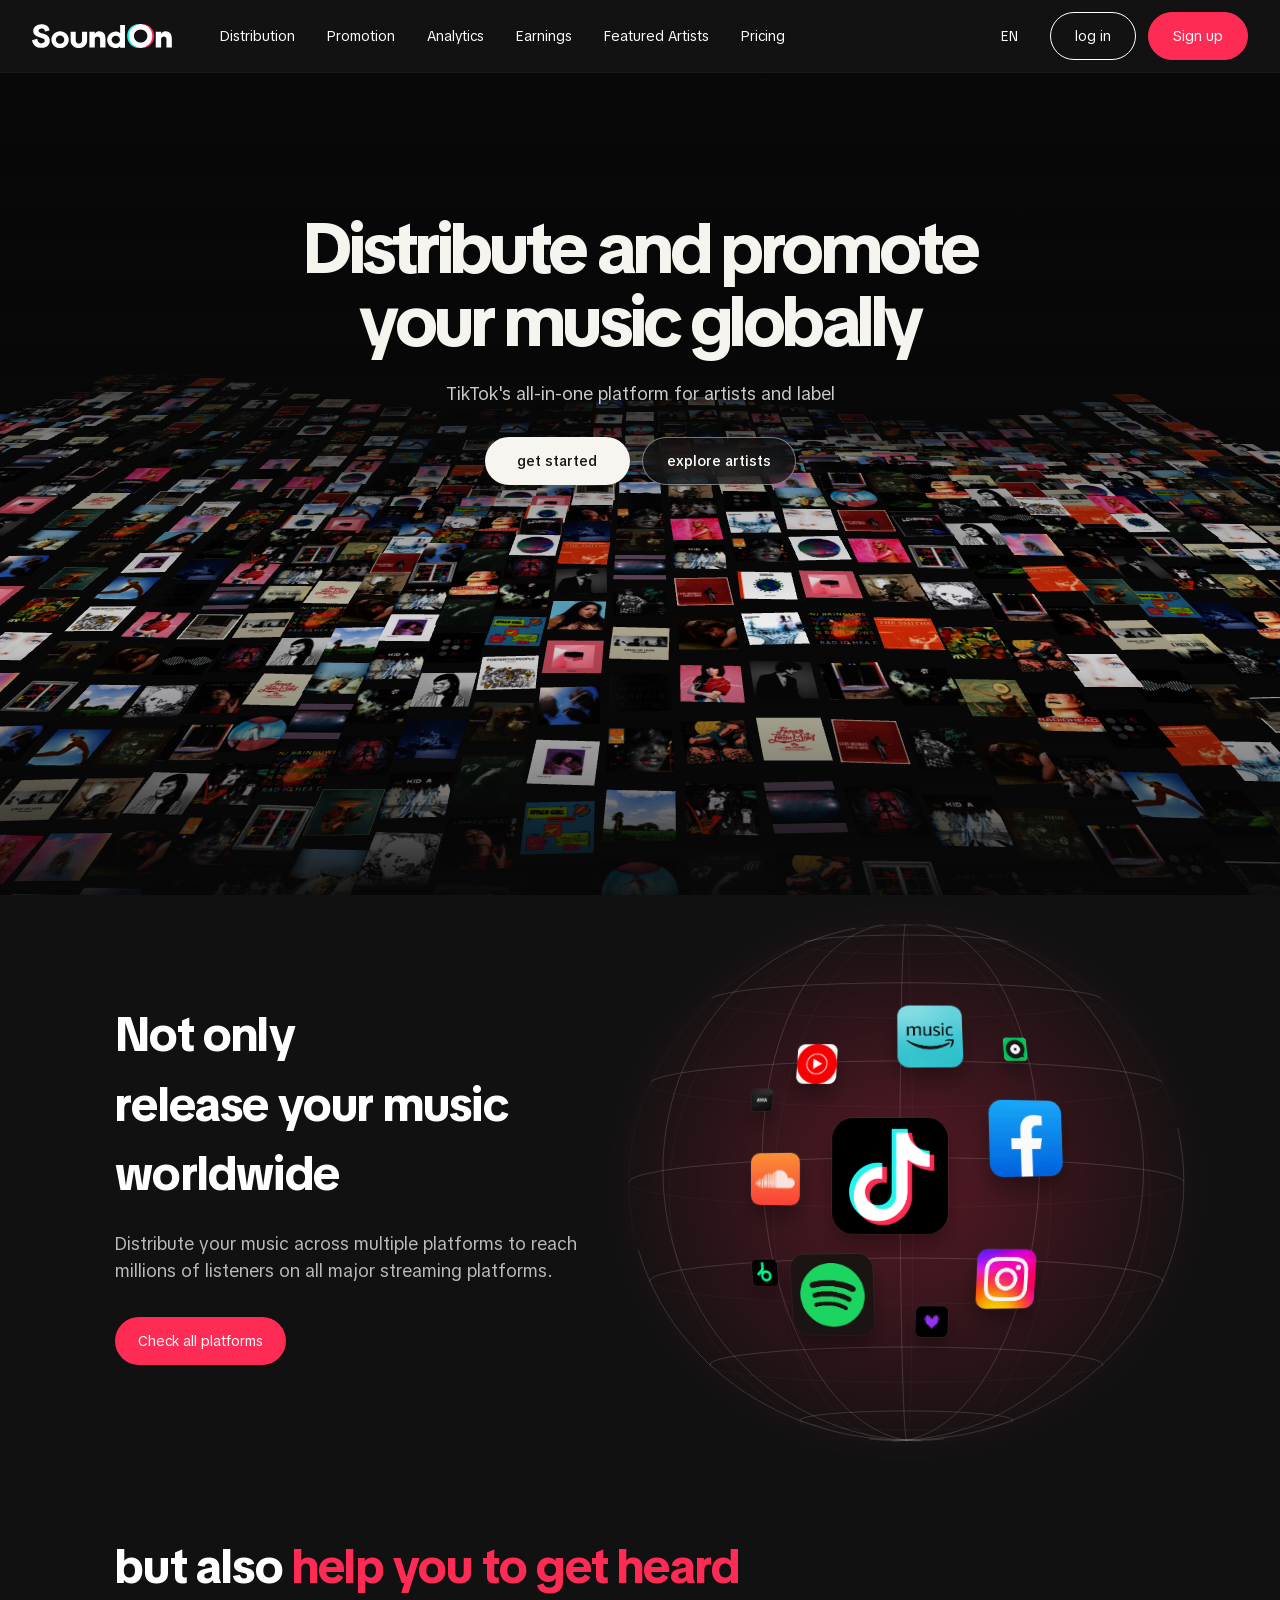
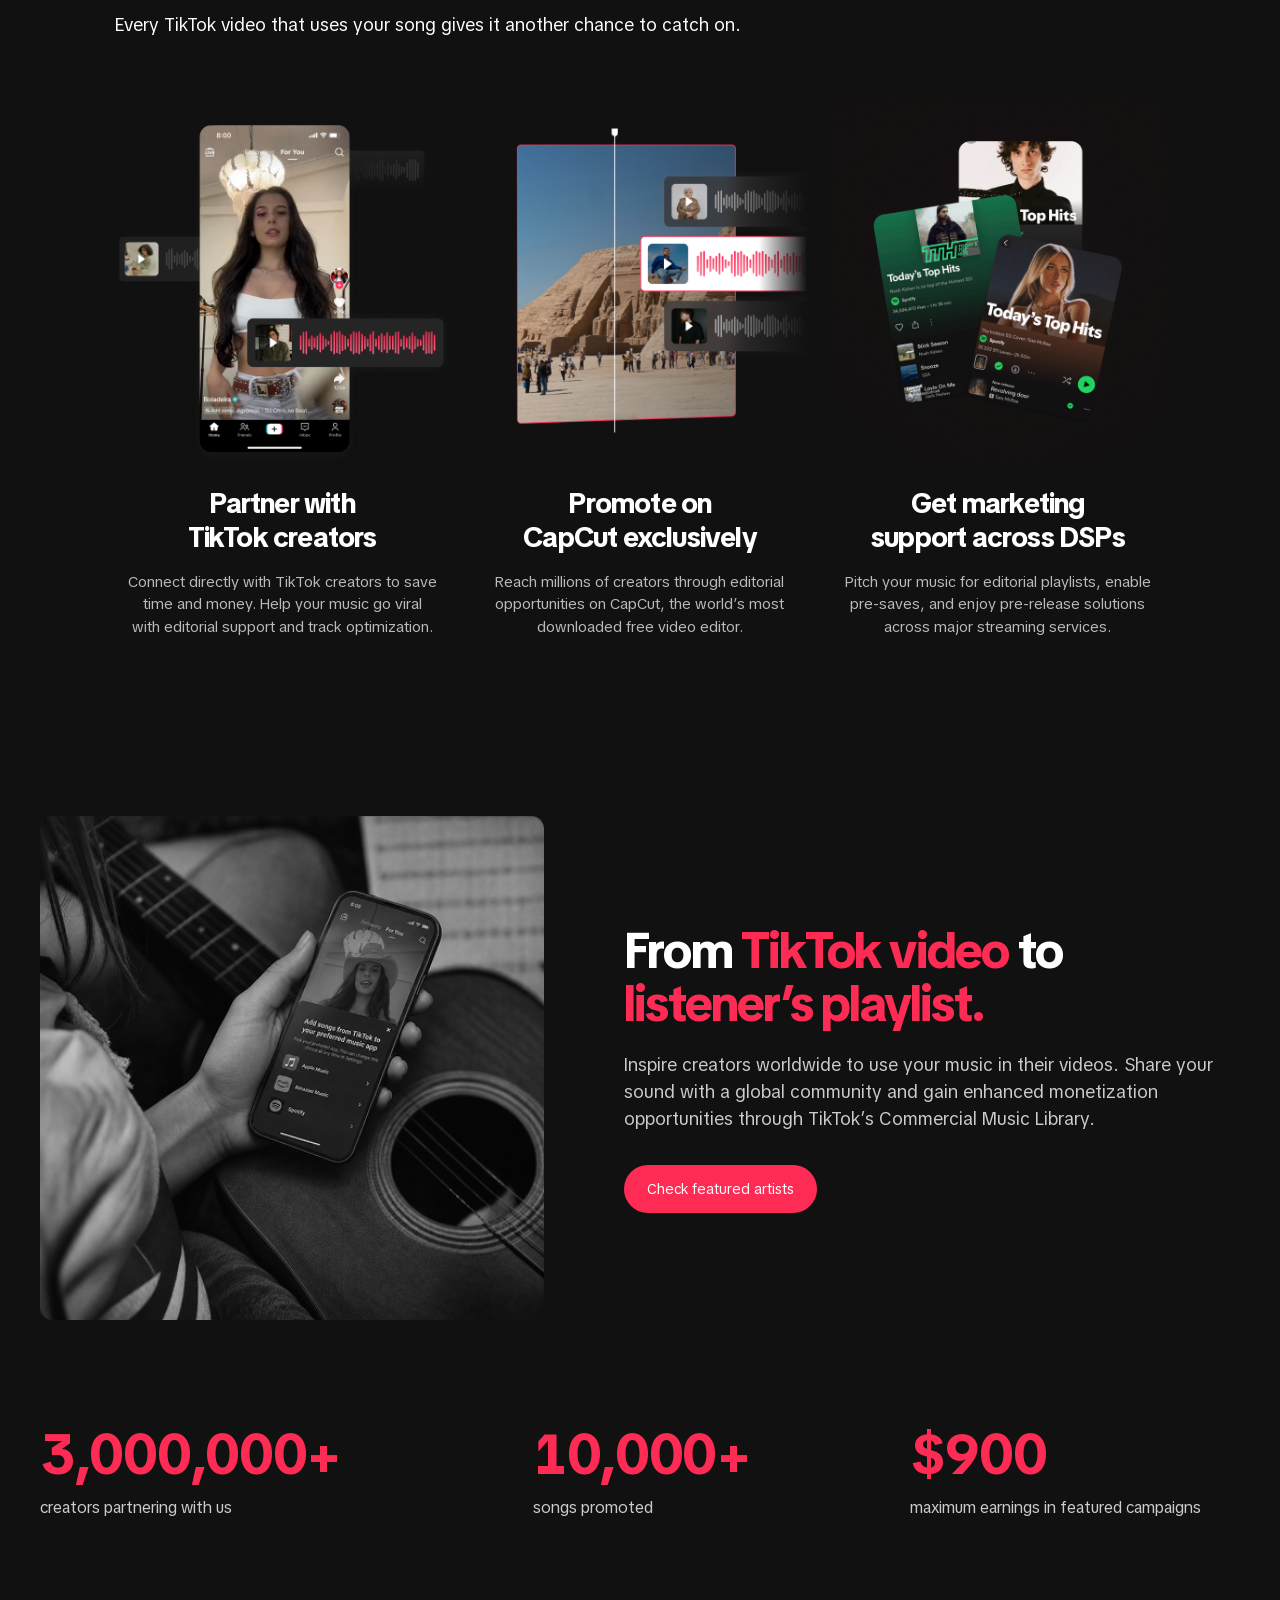
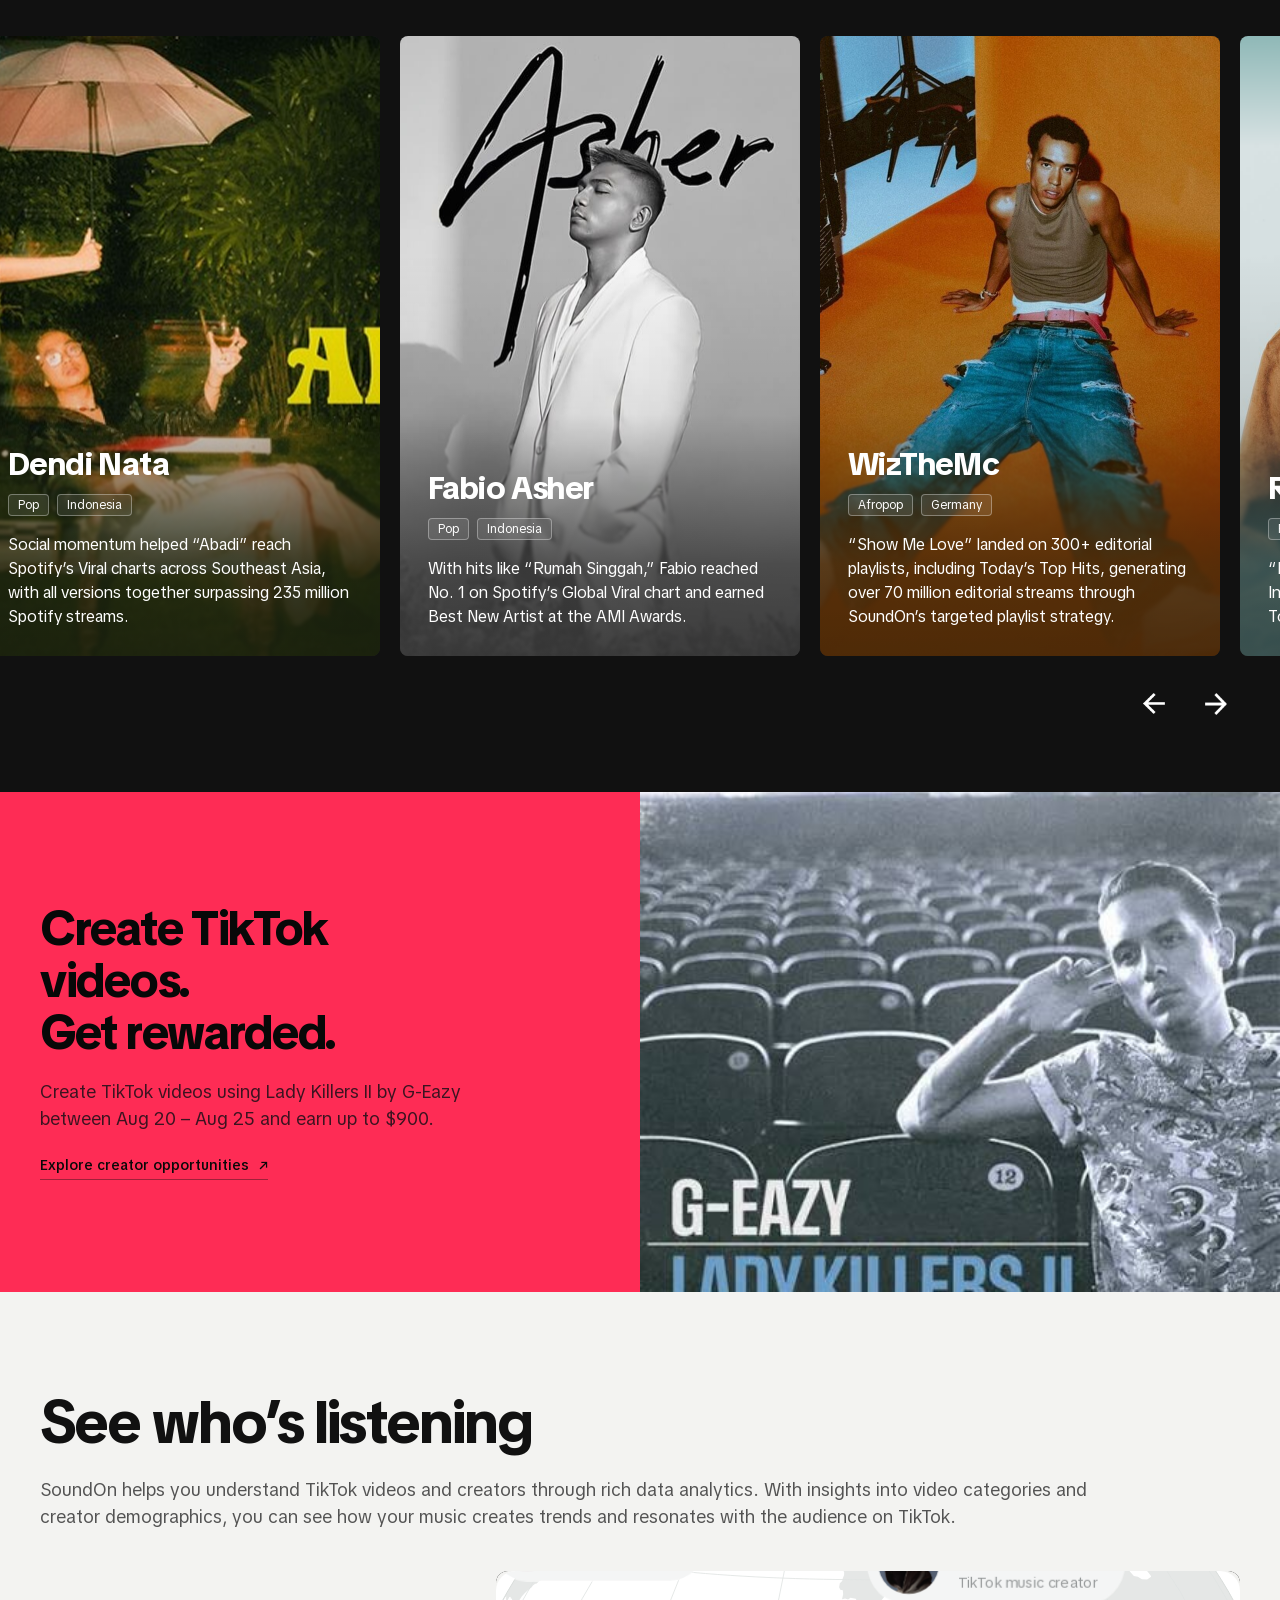
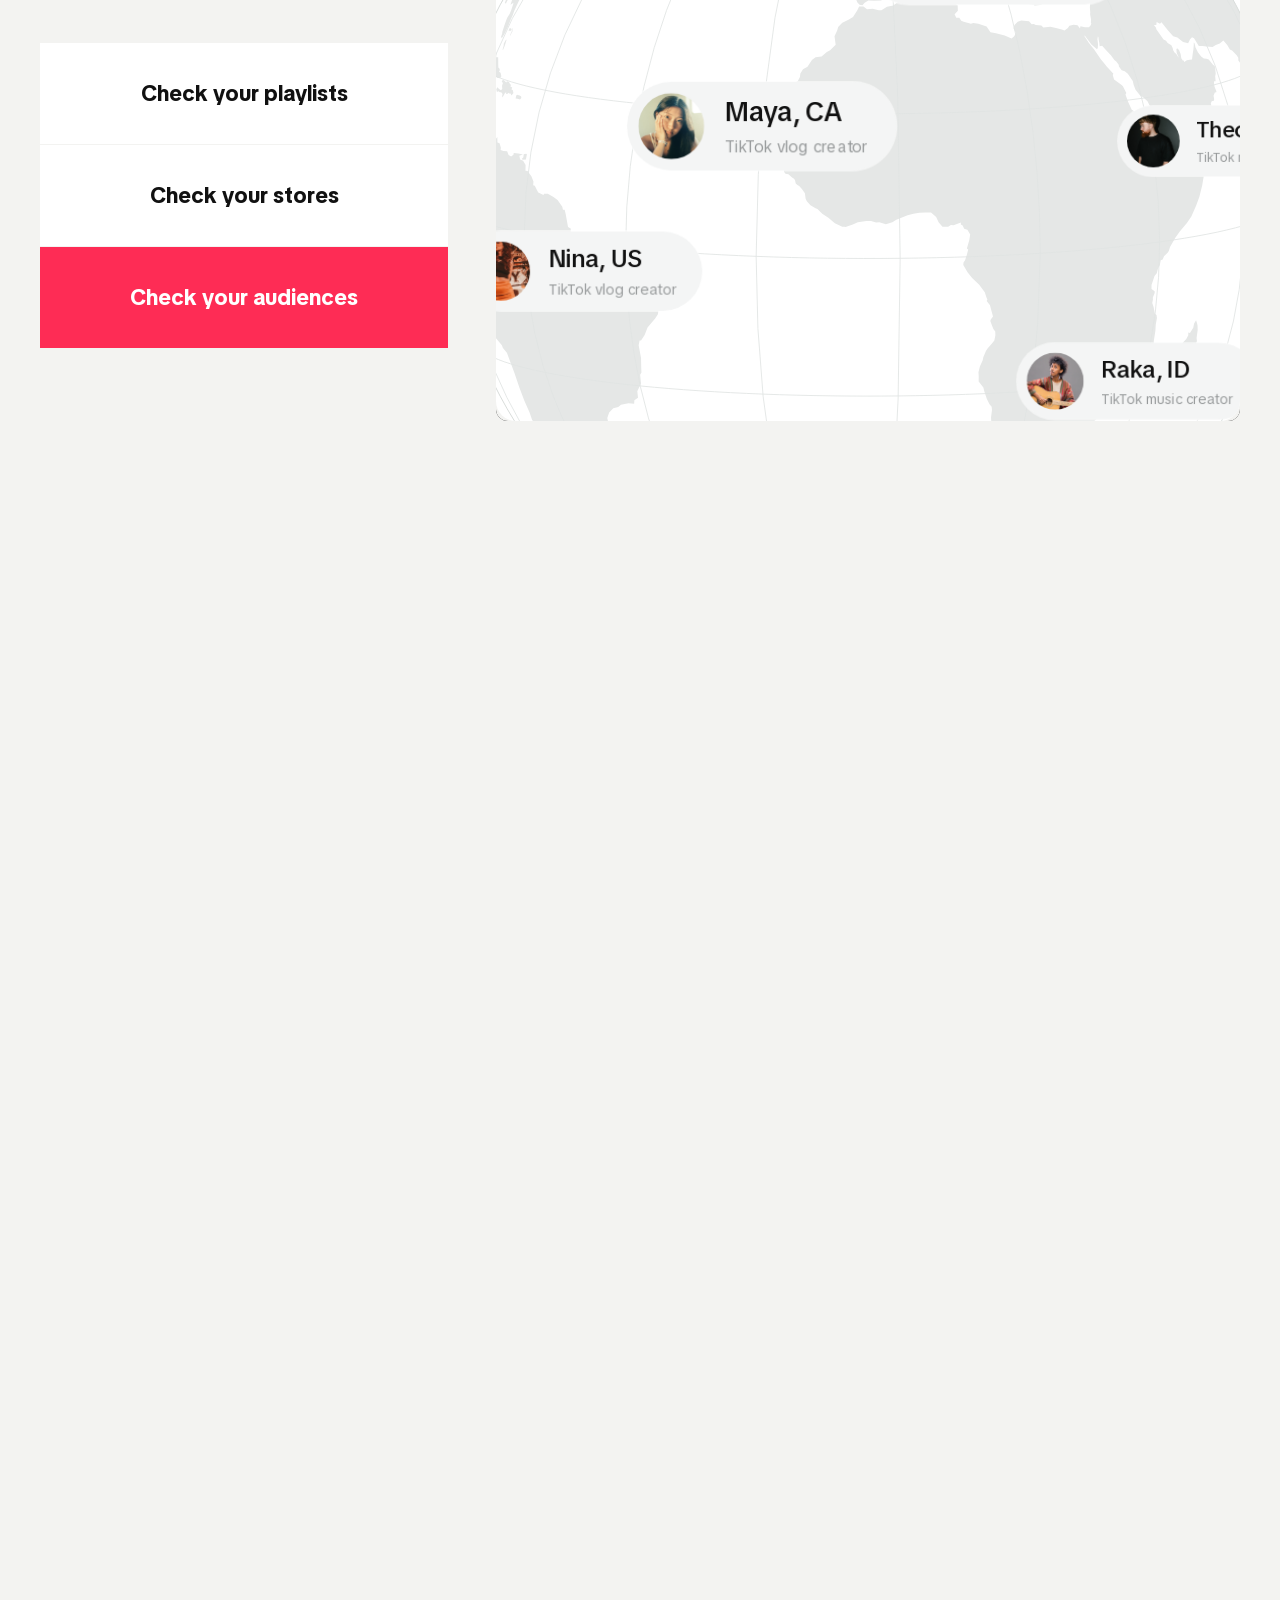
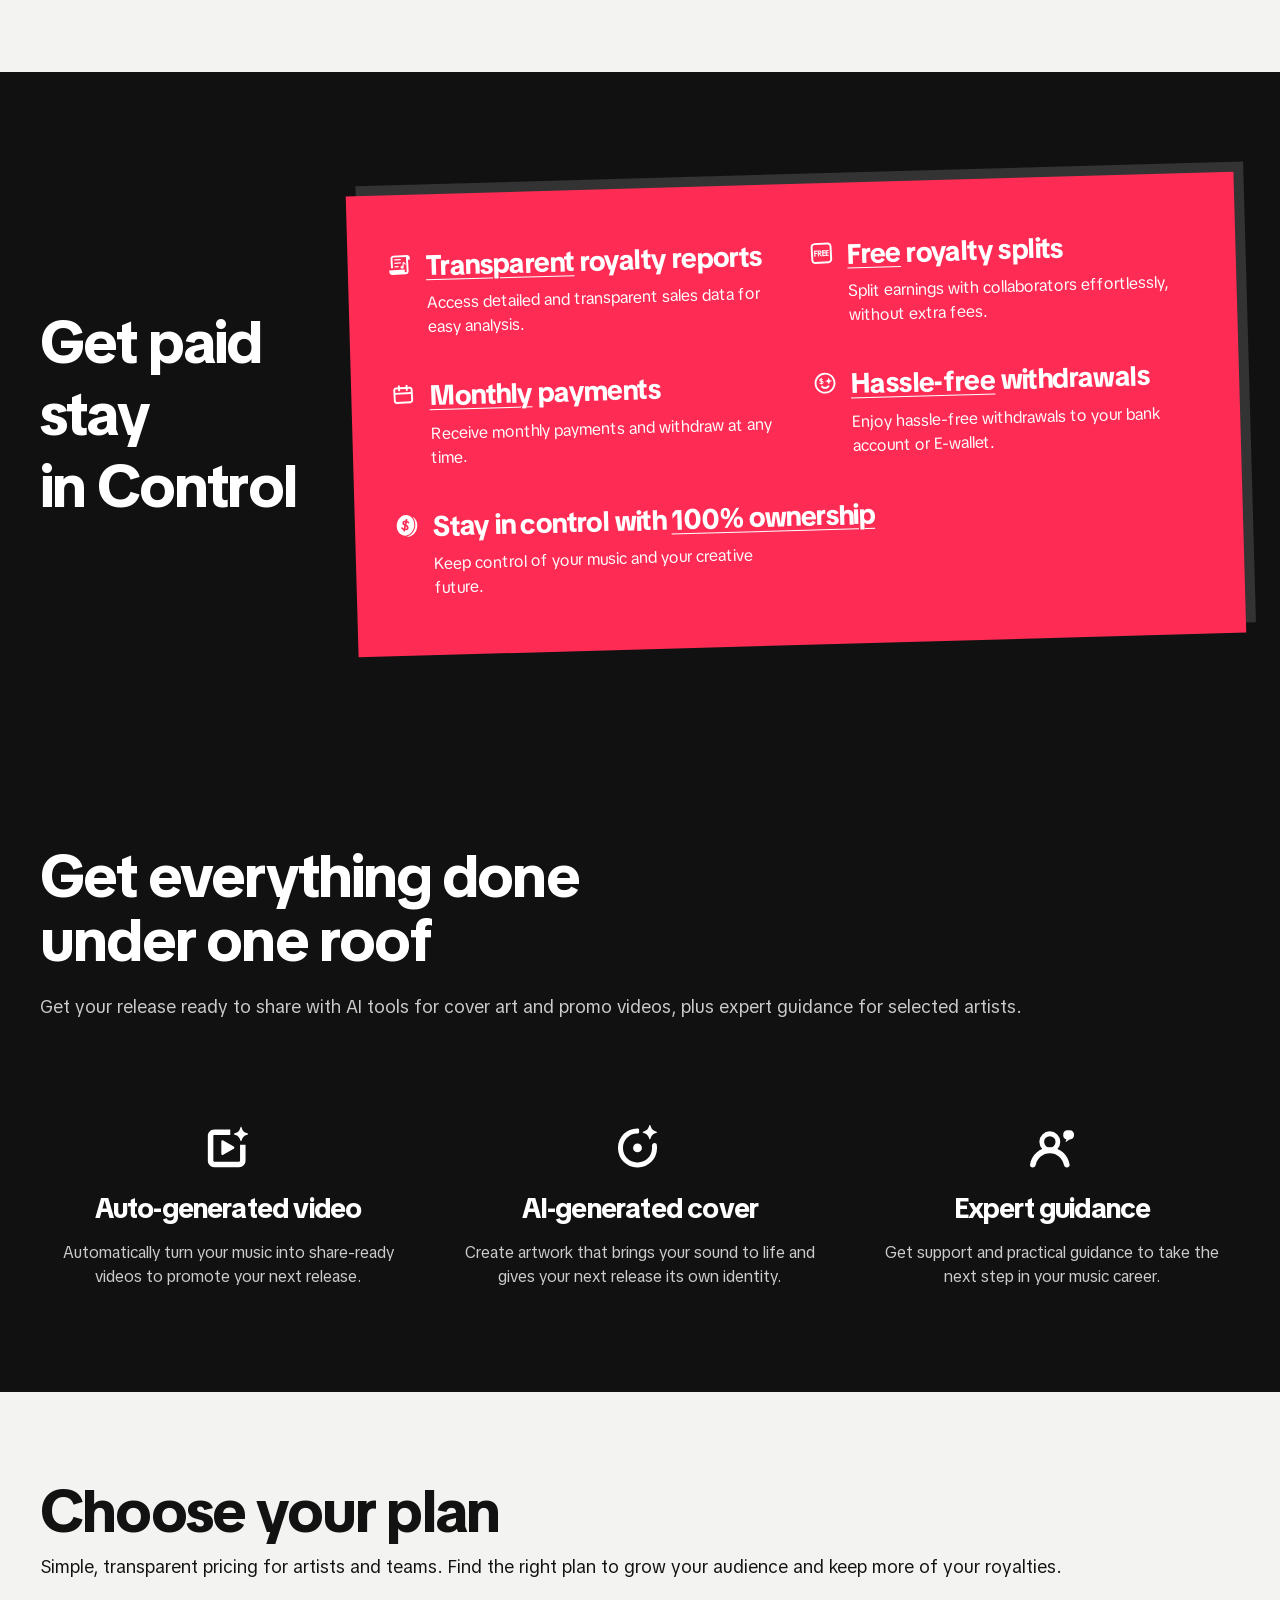
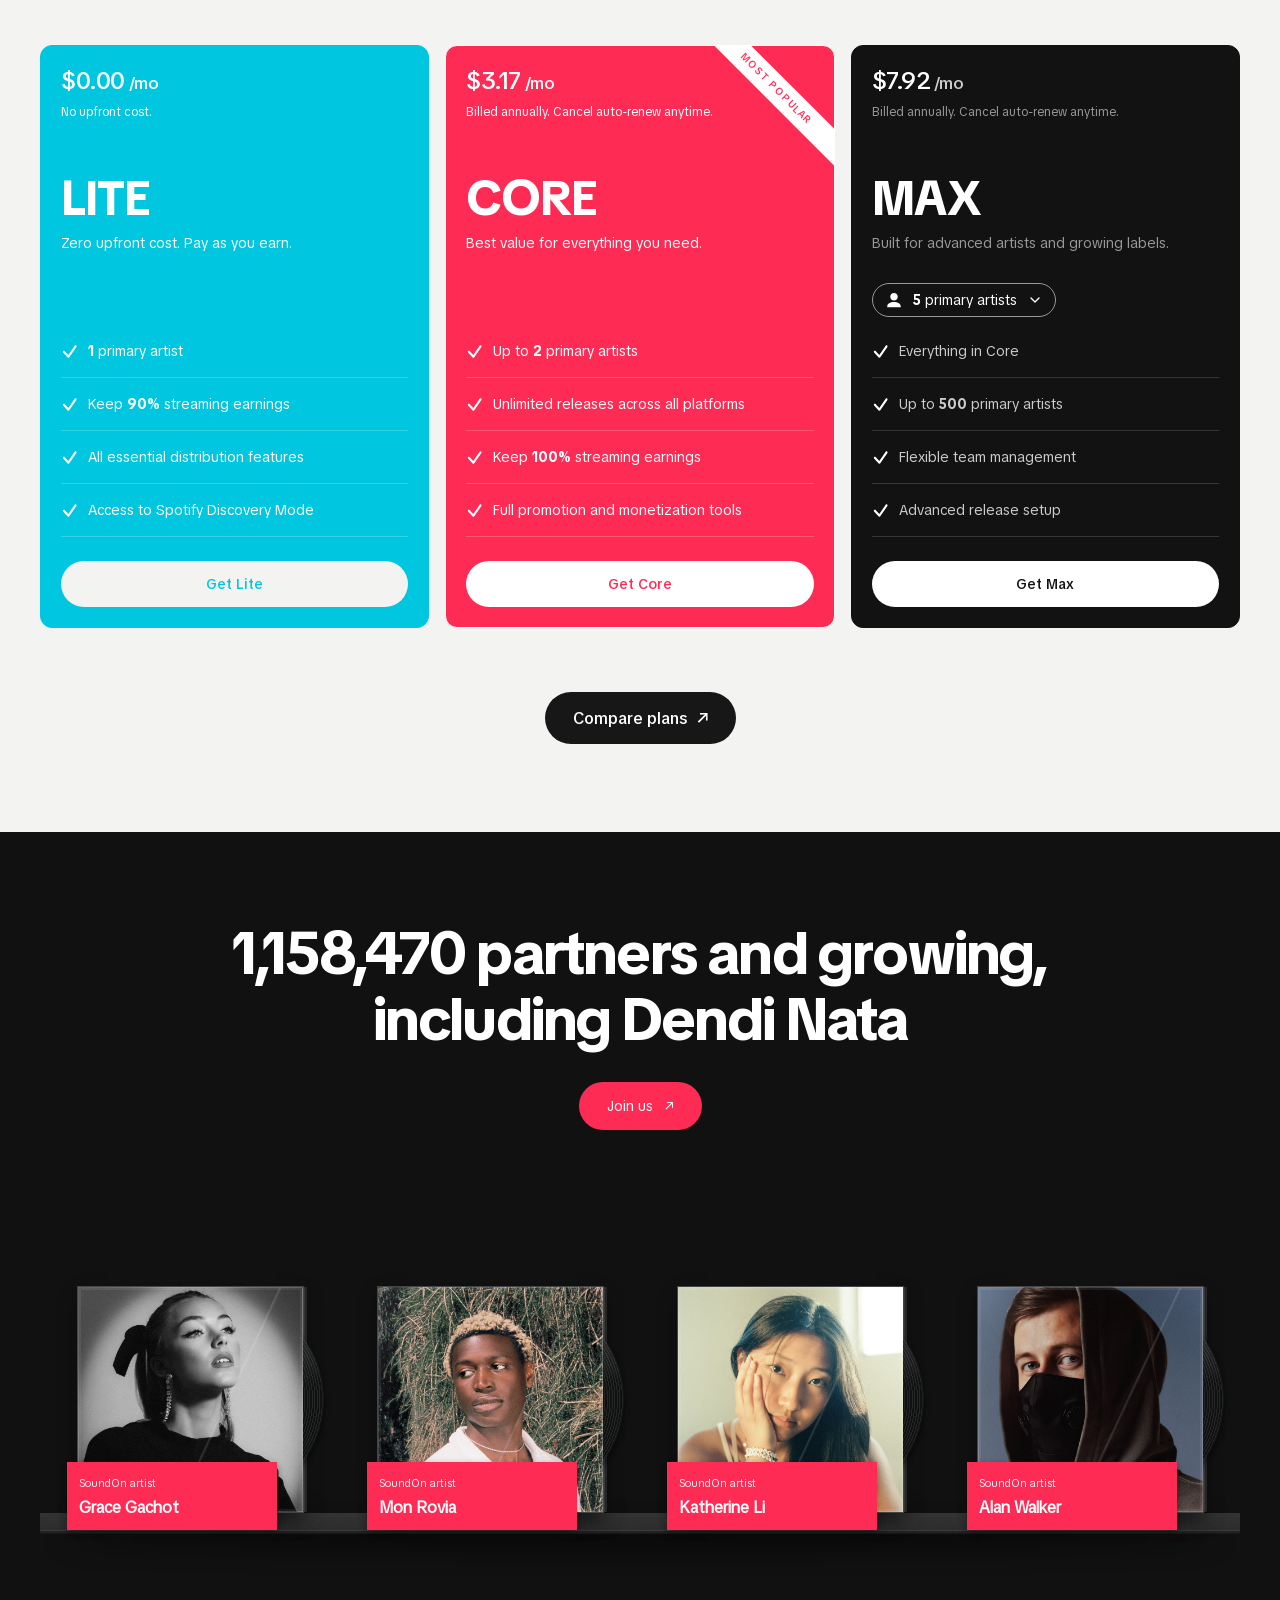
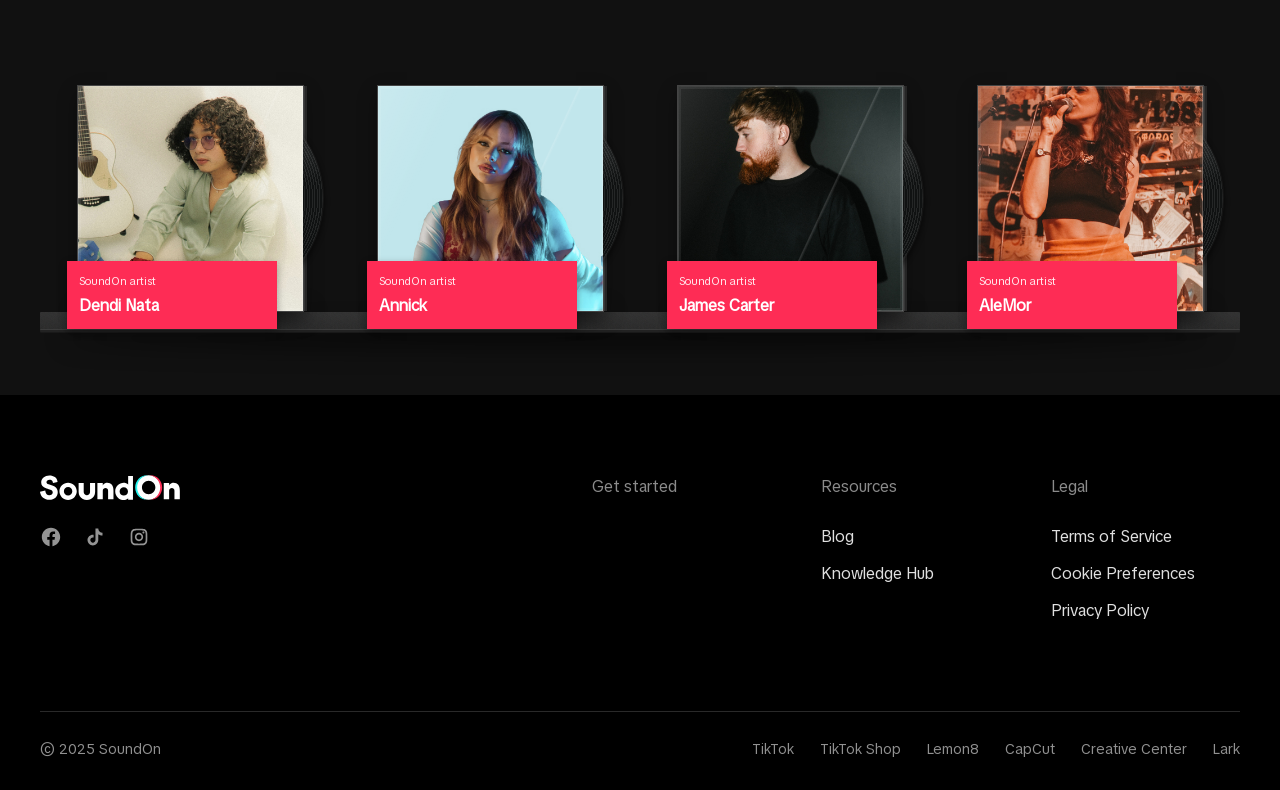
==== commit aa0b6a86: "Fix responsive promotion cards and align tool descriptions" ====
--- a/v2/index.html
+++ b/v2/index.html
@@ -1,4 +1,4 @@
-<!doctype html><html lang="en"><head><meta charset="utf-8"><meta name="viewport" content="width=device-width,initial-scale=1"><title>SoundOn — A world of sound · Version 2</title><link rel="stylesheet" href="style.css"><link rel="stylesheet" href="refinement.css?v=section-polish-14"><link rel="stylesheet" href="pricing.css?v=scheme1-layout-1"></head><body>
+<!doctype html><html lang="en"><head><meta charset="utf-8"><meta name="viewport" content="width=device-width,initial-scale=1"><title>SoundOn — A world of sound · Version 2</title><link rel="stylesheet" href="style.css"><link rel="stylesheet" href="refinement.css?v=responsive-alignment-1"><link rel="stylesheet" href="pricing.css?v=scheme1-layout-1"></head><body>
 <header class="site-header"><a class="brand" href="#top" aria-label="SoundOn home"><img src="assets/soundon-logo-provided.svg" width="140" height="25" alt="SoundOn"></a><nav id="main-navigation" aria-label="Main navigation"><a href="#distribution">Distribution</a><a href="#promotion">Promotion</a><a href="#insights">Analytics</a><a href="#earnings">Earnings</a><a href="#stories">Featured Artists</a><a href="#plans">Pricing</a></nav><div class="header-actions"><span class="site-language" aria-label="Language: English">EN</span><a class="nav-login" href="https://www.soundon.global/login">log in</a><a class="nav-signup" href="https://www.soundon.global/login/signup">Sign up</a><button class="nav-toggle" aria-label="Open navigation" aria-controls="main-navigation" aria-expanded="false"><span></span><span></span><span></span></button></div></header>
 <main id="top"><section class="hero" aria-label="Distribute and promote your music globally"><iframe src="components/ocean/?v=balanced-palette-2" title="Explore an interactive ocean of album covers"></iframe></section>
 <section id="distribution" class="distribution section"><div class="wrap split"><div><h2>Not only<br>release your music<br>worldwide</h2><p>Distribute your music across multiple platforms to reach millions of listeners on all major streaming platforms.</p><button class="pill" id="platforms-open">Check all platforms</button></div><div class="platform-world"><svg viewBox="0 0 700 600" aria-hidden="true"><g fill="none" stroke="currentColor"><ellipse cx="350" cy="300" rx="330" ry="287"/><ellipse cx="350" cy="300" rx="240" ry="287"/><ellipse cx="350" cy="300" rx="100" ry="287"/><ellipse cx="350" cy="300" rx="330" ry="95"/><ellipse cx="350" cy="300" rx="330" ry="205"/></g></svg><div class="platform-cloud" aria-label="Music distribution platforms"></div></div></div></section>
--- a/v2/refinement.css
+++ b/v2/refinement.css
@@ -159,3 +159,11 @@
 .promotion-grid h3{font-size:28px;line-height:1.2}
 .promotion-grid p{font-size:15px;line-height:1.5;margin:16px 0 0;color:#bbb}
 @media(max-width:700px){.promotion-grid{gap:48px}.promotion-grid img{max-width:400px;margin-inline:auto}.promotion-grid article>div{padding:20px 12px 0}.promotion-grid h3{font-size:27px}}
+
+/* Share icon, heading and description rows so wrapping never shifts the copy. */
+@media (min-width:701px) {
+  .tools-grid { grid-template-columns:repeat(3,minmax(0,1fr)); row-gap:0; align-items:start; }
+  .tools-grid article { display:grid; grid-template-rows:subgrid; grid-row:span 3; min-width:0; justify-items:center; }
+  .tools-grid h3 { width:100%; min-width:0; padding:0 4px; overflow-wrap:normal; }
+  .tools-grid p { width:100%; }
+}
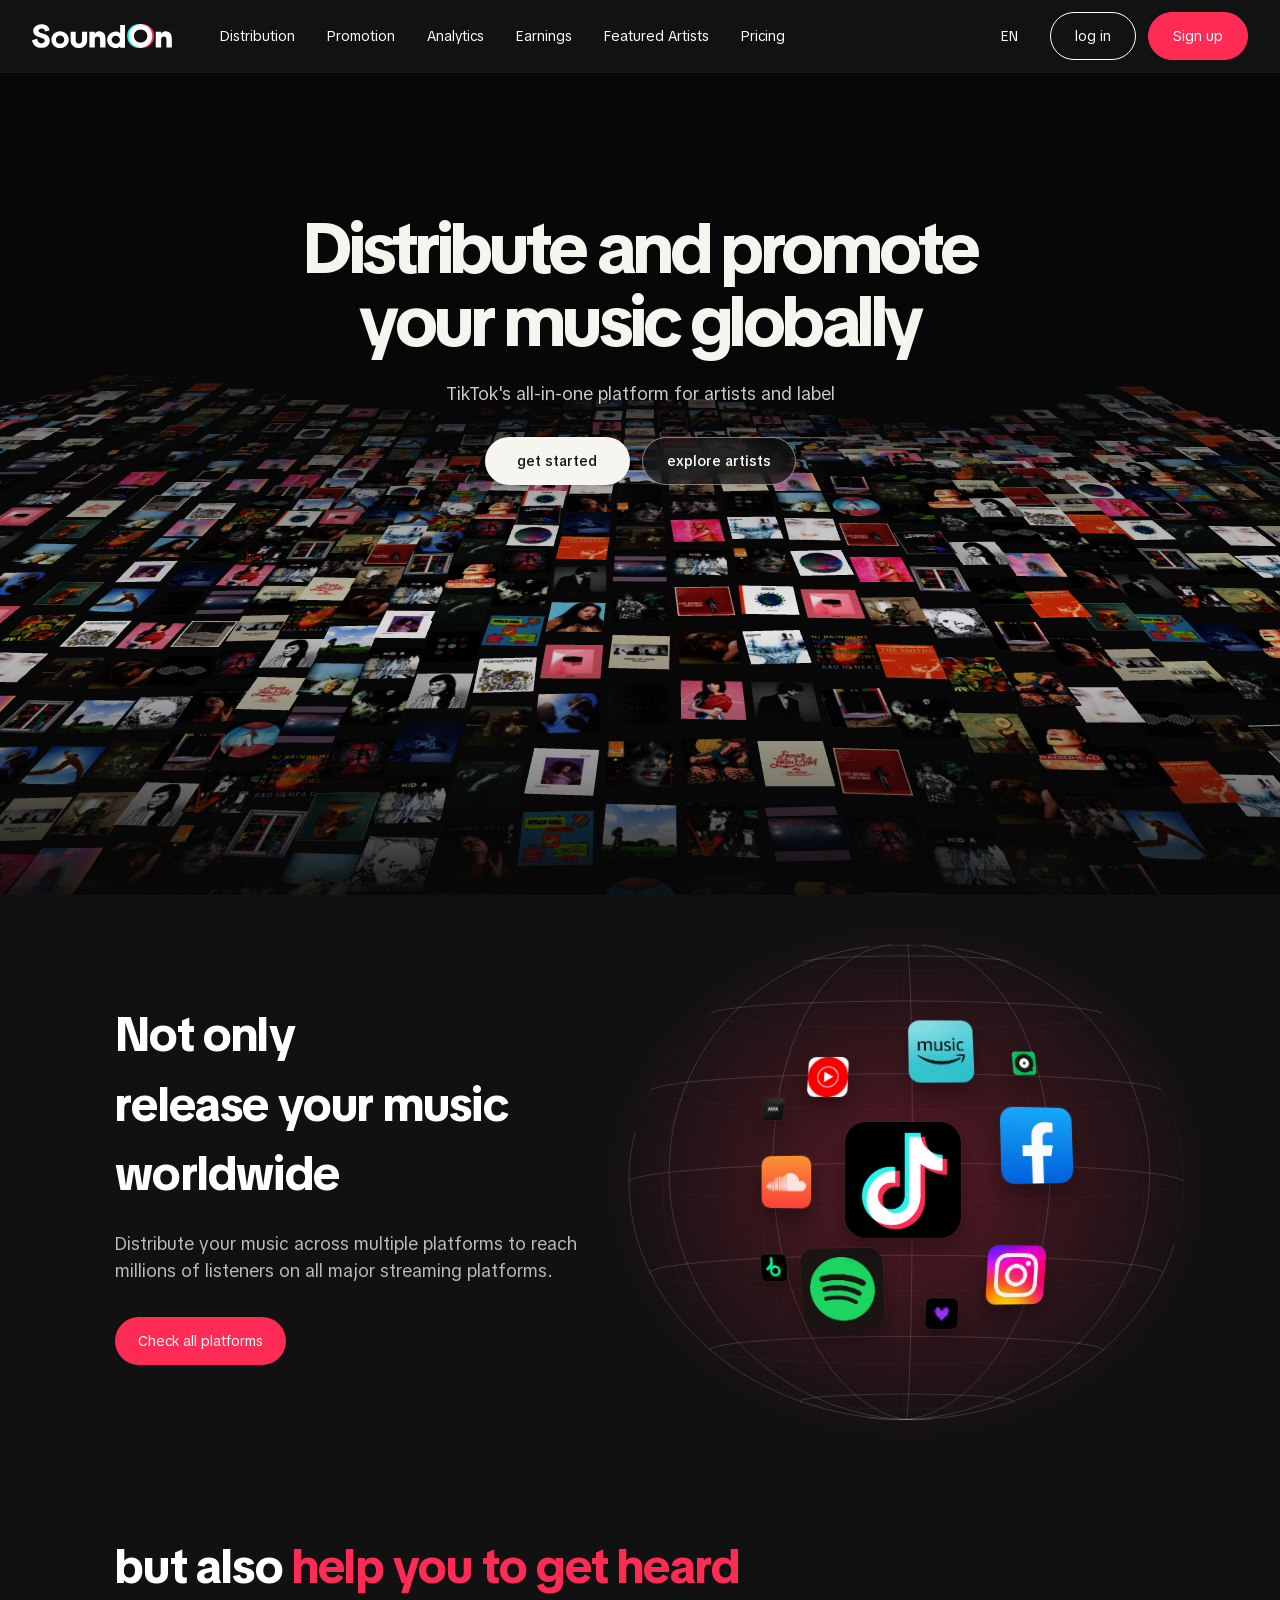
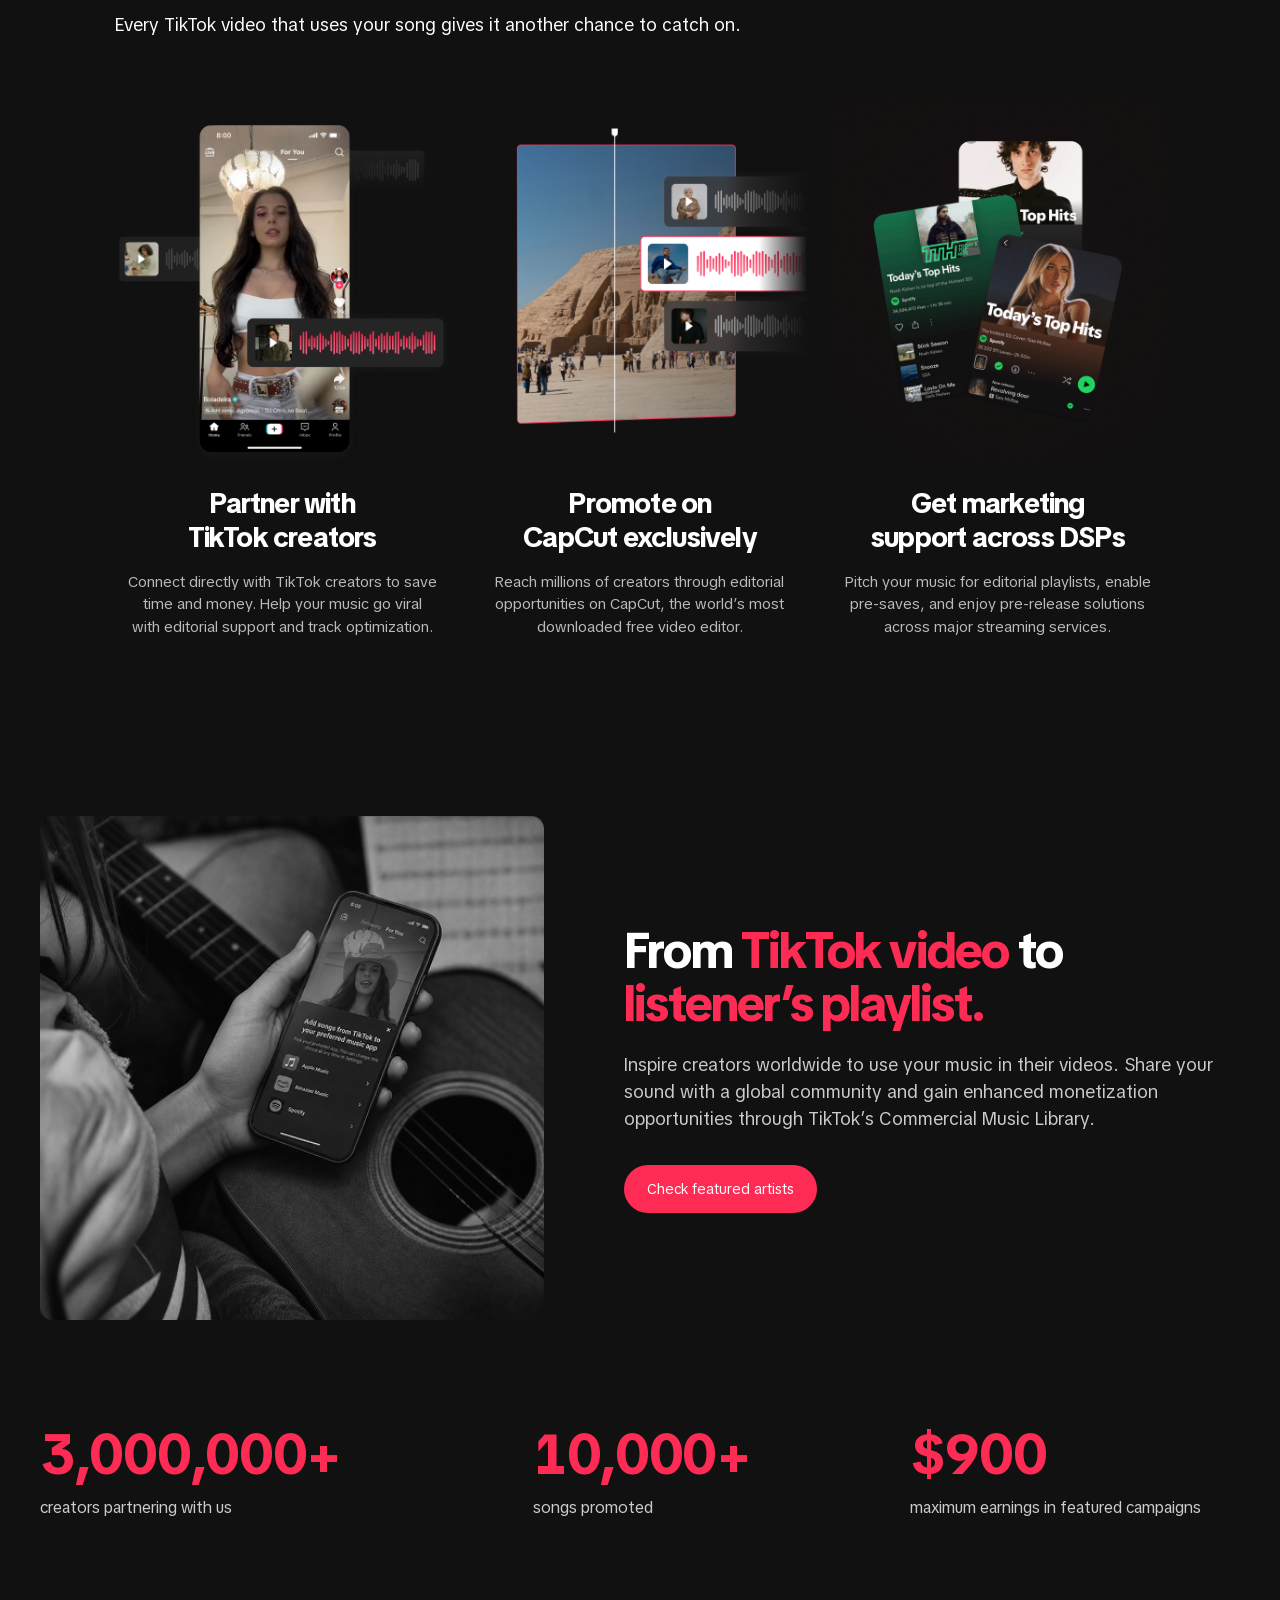
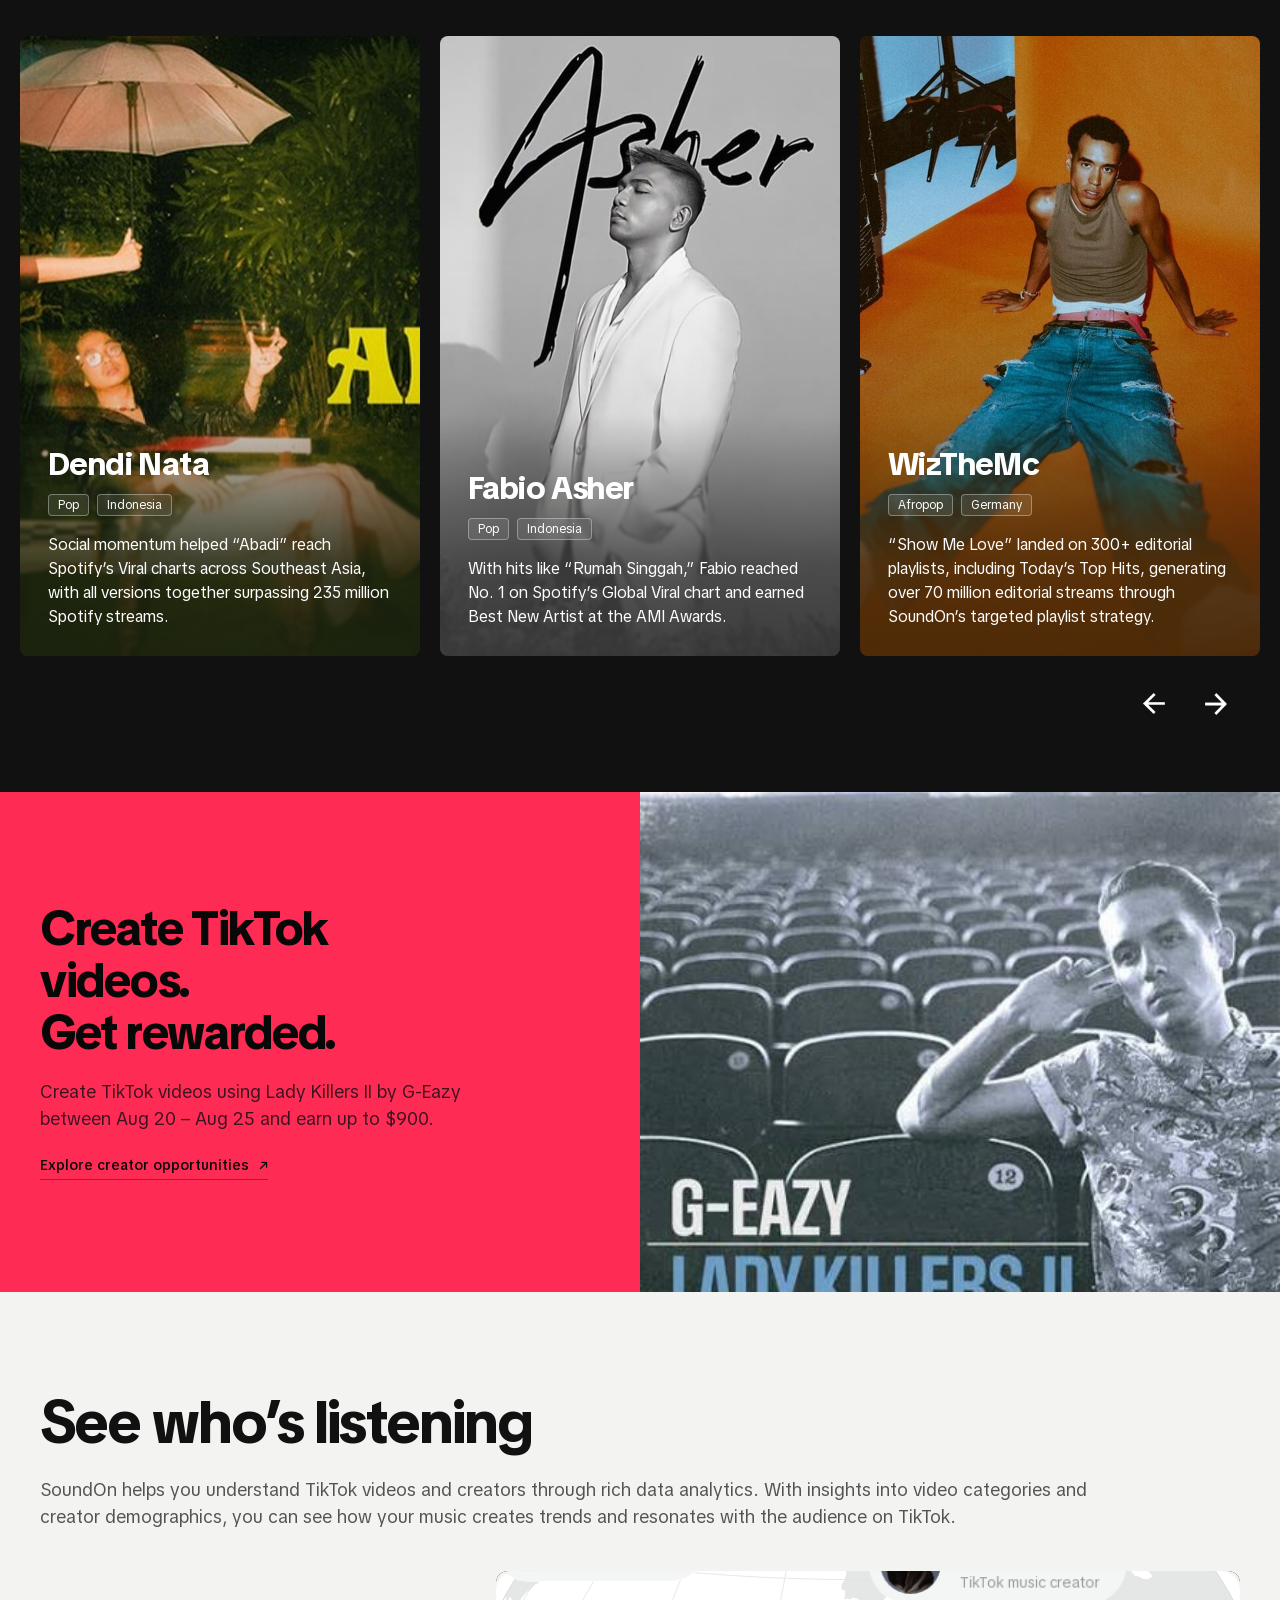
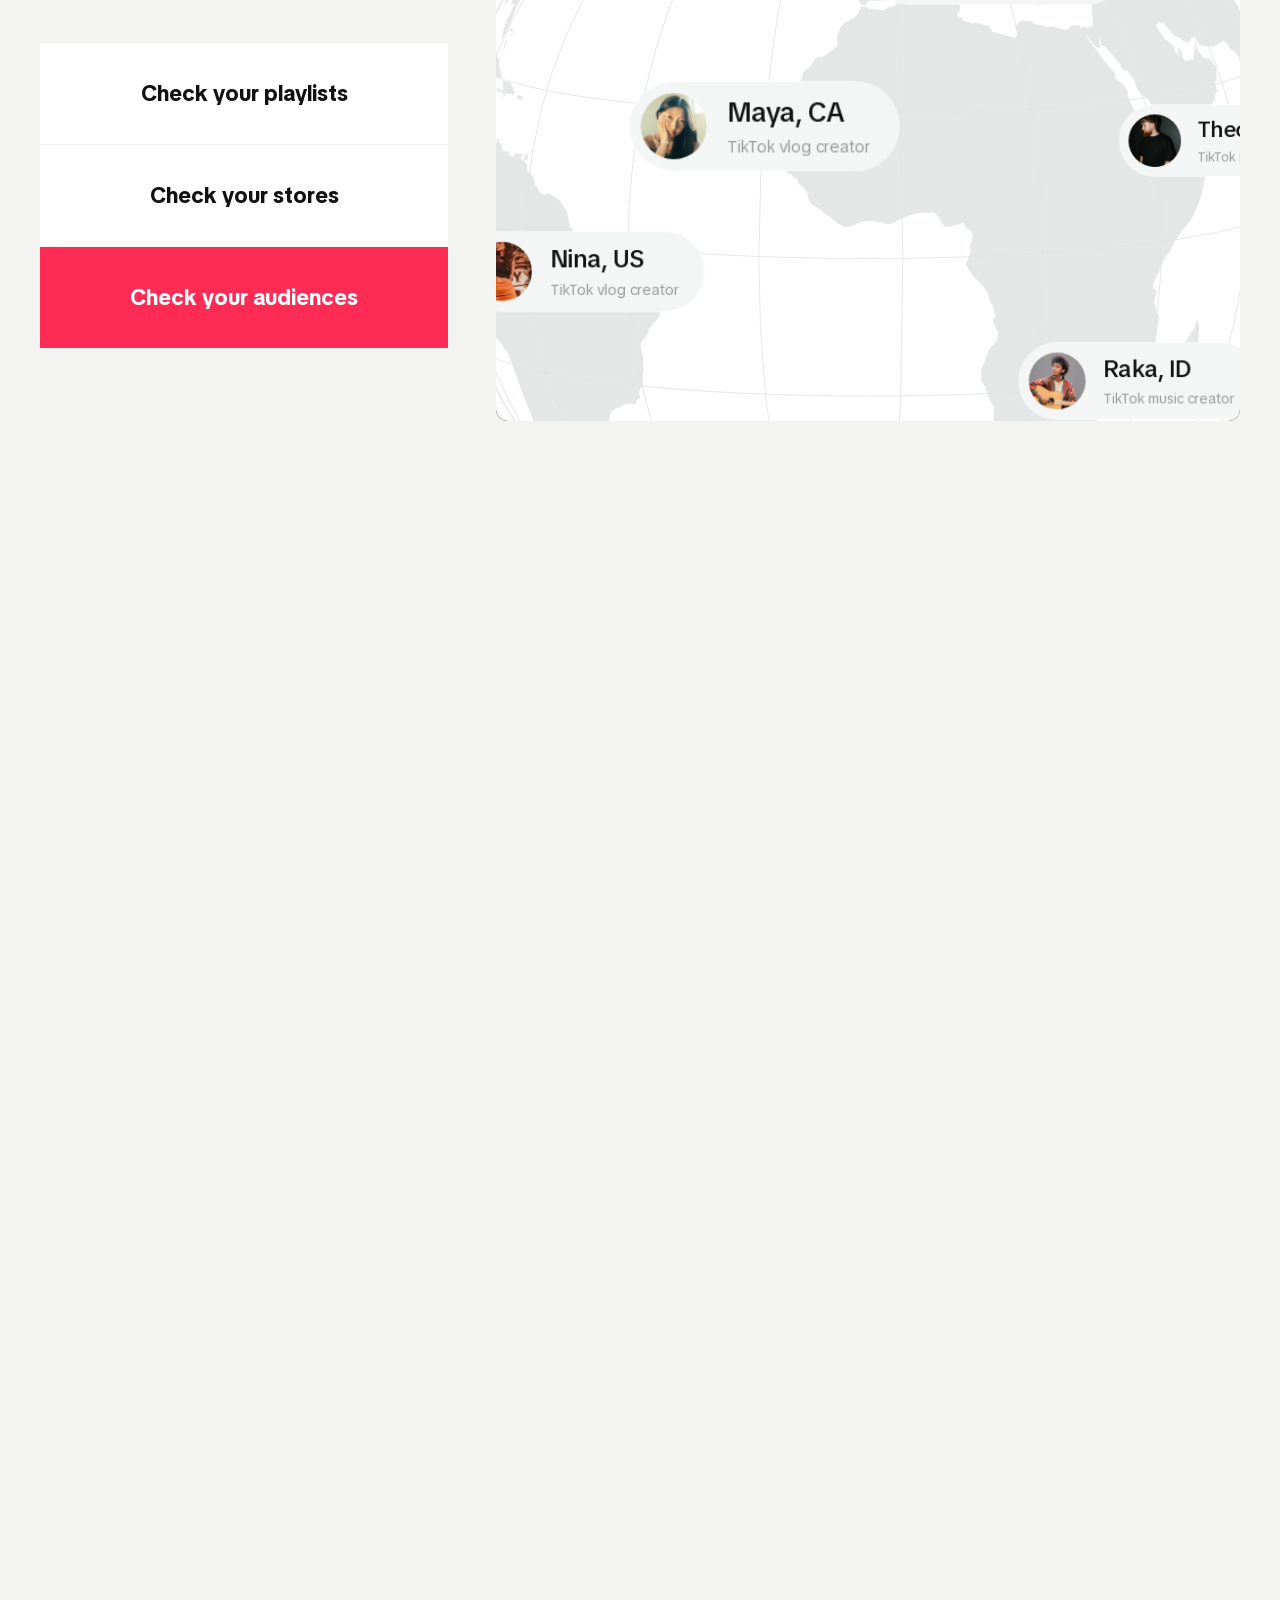
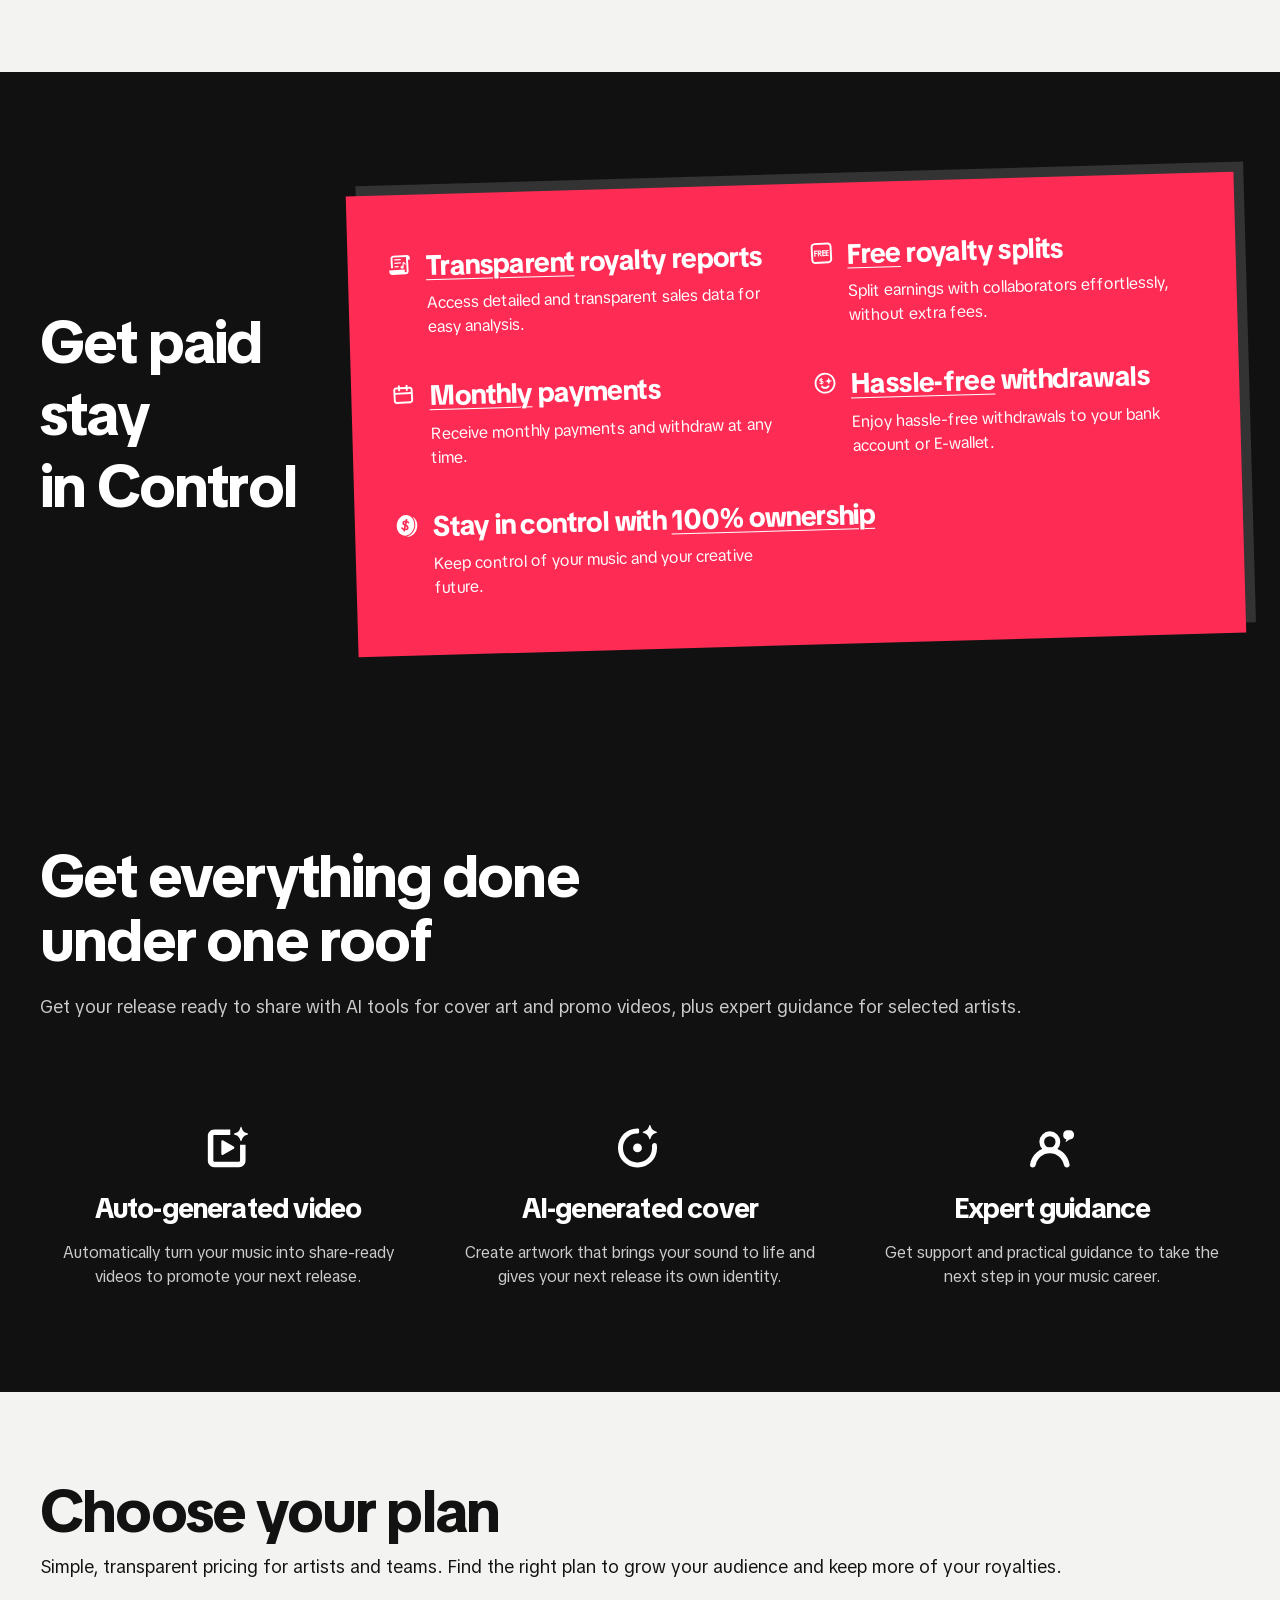
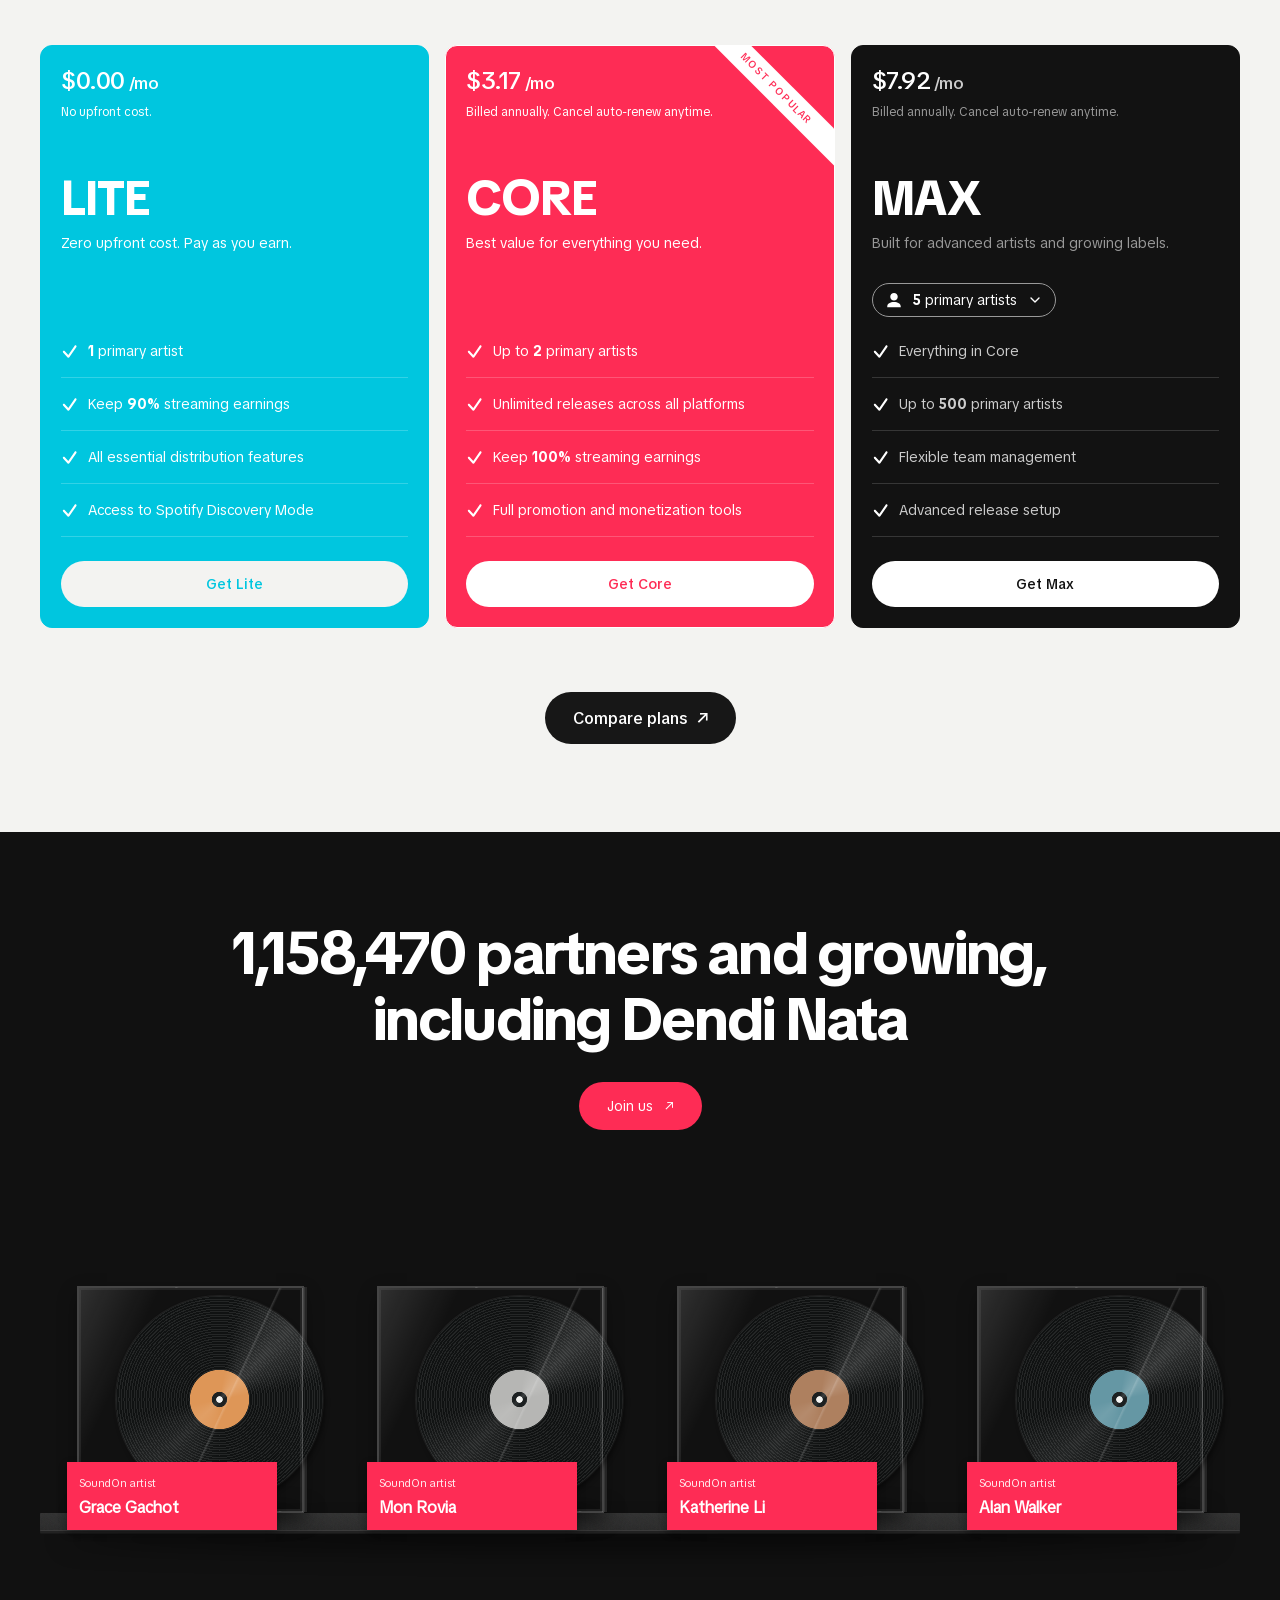
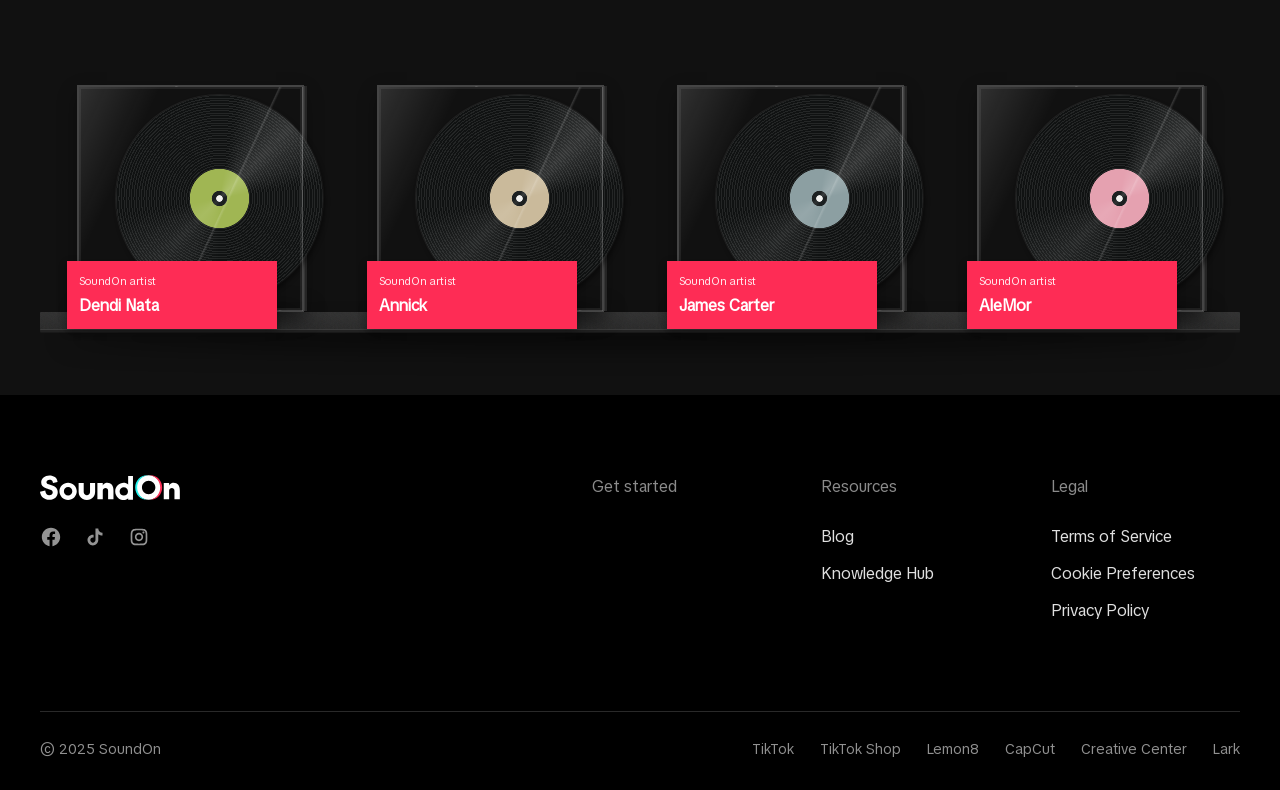
==== commit 27cfc33a: "Restore analytics spacing and preserve responsive globe proportions" ====
--- a/v2/index.html
+++ b/v2/index.html
@@ -1,4 +1,4 @@
-<!doctype html><html lang="en"><head><meta charset="utf-8"><meta name="viewport" content="width=device-width,initial-scale=1"><title>SoundOn — A world of sound · Version 2</title><link rel="stylesheet" href="style.css"><link rel="stylesheet" href="refinement.css?v=responsive-alignment-1"><link rel="stylesheet" href="pricing.css?v=scheme1-layout-1"></head><body>
+<!doctype html><html lang="en"><head><meta charset="utf-8"><meta name="viewport" content="width=device-width,initial-scale=1"><title>SoundOn — A world of sound · Version 2</title><link rel="stylesheet" href="style.css"><link rel="stylesheet" href="refinement.css?v=spacing-proportions-2"><link rel="stylesheet" href="pricing.css?v=scheme1-layout-1"></head><body>
 <header class="site-header"><a class="brand" href="#top" aria-label="SoundOn home"><img src="assets/soundon-logo-provided.svg" width="140" height="25" alt="SoundOn"></a><nav id="main-navigation" aria-label="Main navigation"><a href="#distribution">Distribution</a><a href="#promotion">Promotion</a><a href="#insights">Analytics</a><a href="#earnings">Earnings</a><a href="#stories">Featured Artists</a><a href="#plans">Pricing</a></nav><div class="header-actions"><span class="site-language" aria-label="Language: English">EN</span><a class="nav-login" href="https://www.soundon.global/login">log in</a><a class="nav-signup" href="https://www.soundon.global/login/signup">Sign up</a><button class="nav-toggle" aria-label="Open navigation" aria-controls="main-navigation" aria-expanded="false"><span></span><span></span><span></span></button></div></header>
 <main id="top"><section class="hero" aria-label="Distribute and promote your music globally"><iframe src="components/ocean/?v=balanced-palette-2" title="Explore an interactive ocean of album covers"></iframe></section>
 <section id="distribution" class="distribution section"><div class="wrap split"><div><h2>Not only<br>release your music<br>worldwide</h2><p>Distribute your music across multiple platforms to reach millions of listeners on all major streaming platforms.</p><button class="pill" id="platforms-open">Check all platforms</button></div><div class="platform-world"><svg viewBox="0 0 700 600" aria-hidden="true"><g fill="none" stroke="currentColor"><ellipse cx="350" cy="300" rx="330" ry="287"/><ellipse cx="350" cy="300" rx="240" ry="287"/><ellipse cx="350" cy="300" rx="100" ry="287"/><ellipse cx="350" cy="300" rx="330" ry="95"/><ellipse cx="350" cy="300" rx="330" ry="205"/></g></svg><div class="platform-cloud" aria-label="Music distribution platforms"></div></div></div></section>
@@ -12,4 +12,4 @@
 <section id="plans" class="plans section"><div class="wrap"><h2>Choose your plan</h2><p class="plans-description">Simple, transparent pricing for artists and teams. Find the right plan to grow your audience and keep more of your royalties.</p><div class="plan-grid"></div><a class="compare-plans" href="https://www.soundon.global/pricing?lang=en" target="_blank" rel="noopener noreferrer">Compare plans <span aria-hidden="true">↗</span></a></div></section>
 <section id="artists" class="artists section"><div class="wrap"><h2>1,158,470 partners and growing,<br>including <span id="community-artist-name" aria-live="polite" aria-atomic="true">Dendi Nata</span></h2><a class="pill community-join" href="https://www.soundon.global/login/signup">Join us <span aria-hidden="true">↗</span></a></div><iframe src="components/shelf/?v=hover-name-4" id="artist-shelves" title="Eight SoundOn artists on two front-facing charcoal record shelves" loading="lazy"></iframe></section>
 </main><footer class="site-footer official-footer"><div class="wrap"><div class="footer-main"><div class="footer-brand"><a class="brand" href="#top" aria-label="SoundOn home"><img src="assets/soundon-logo-provided.svg" width="140" height="25" alt="SoundOn"></a><nav class="footer-socials" aria-label="SoundOn social media"><a href="https://www.facebook.com/SoundOn-Global-111343364685712/" aria-label="SoundOn on Facebook" target="_blank" rel="noopener"><img src="assets/social-facebook.svg" alt=""></a><a href="https://www.tiktok.com/@soundon" aria-label="SoundOn on TikTok" target="_blank" rel="noopener"><img src="assets/social-tiktok.svg" alt=""></a><a href="https://www.instagram.com/soundonglobal/" aria-label="SoundOn on Instagram" target="_blank" rel="noopener"><img src="assets/social-instagram.svg" alt=""></a></nav></div><div class="footer-column"><a class="footer-column-title" href="https://www.soundon.global/login/signup">Get started</a></div><nav class="footer-column" aria-label="Resources"><h3 class="footer-column-title">Resources</h3><a href="https://www.soundon.global/blog?lang=en">Blog</a><a href="https://www.soundon.global/knowledge?lang=en">Knowledge Hub</a></nav><nav class="footer-column" aria-label="Legal"><h3 class="footer-column-title">Legal</h3><a href="https://www.soundon.global/legal/terms-of-service">Terms of Service</a><a href="https://www.soundon.global/cookie-settings">Cookie Preferences</a><a href="https://www.soundon.global/legal/privacy-policy">Privacy Policy</a></nav></div><div class="footer-bottom"><span>© 2025 SoundOn</span><nav aria-label="Related platforms"><a href="https://www.tiktok.com">TikTok</a><a href="https://shop.tiktok.com">TikTok Shop</a><a href="https://www.lemon8-app.com/feed/foryou?pid=website_seo_soundon">Lemon8</a><a href="https://www.capcut.com/">CapCut</a><a href="https://ads.tiktok.com/business/creativecenter/?utm_source=soundon">Creative Center</a><a href="https://www.larksuite.com/?utm_source=seo_external_link_so">Lark</a></nav></div></div></footer>
-<dialog id="platform-dialog"><button class="close" aria-label="Close platforms">×</button><h2>Your music, everywhere.</h2><p>Reach listeners across music and social platforms.</p><div class="platform-list"></div></dialog><dialog id="plan-dialog"><button class="close" aria-label="Close plan details">×</button><span class="eyebrow">YOUR NEXT CHAPTER</span><h2 id="plan-title"></h2><p>Continue to SoundOn to view available plans and start your next release.</p><a class="pill" href="https://www.soundon.global/login/signup">Continue to SoundOn ↗</a></dialog><script src="app.js?v=section-polish-13"></script></body></html>
+<dialog id="platform-dialog"><button class="close" aria-label="Close platforms">×</button><h2>Your music, everywhere.</h2><p>Reach listeners across music and social platforms.</p><div class="platform-list"></div></dialog><dialog id="plan-dialog"><button class="close" aria-label="Close plan details">×</button><span class="eyebrow">YOUR NEXT CHAPTER</span><h2 id="plan-title"></h2><p>Continue to SoundOn to view available plans and start your next release.</p><a class="pill" href="https://www.soundon.global/login/signup">Continue to SoundOn ↗</a></dialog><script src="app.js?v=spacing-proportions-2"></script></body></html>
--- a/v2/refinement.css
+++ b/v2/refinement.css
@@ -167,3 +167,14 @@
   .tools-grid h3 { width:100%; min-width:0; padding:0 4px; overflow-wrap:normal; }
   .tools-grid p { width:100%; }
 }
+
+/* Keep real padding below analytics even when its content exceeds the viewport. */
+.insight-sticky { height:auto; min-height:calc(100svh - var(--header-height)); padding:72px 0; }
+@media (max-width:700px) { .insight-sticky { padding:48px 0; } }
+
+/* The wireframe, glow and logos share one proportionate stage. */
+.platform-world { width:calc(100% + 50px); max-width:700px; height:auto; aspect-ratio:700/600; margin-right:-50px; min-width:0; }
+.platform-world .platform-cloud { position:absolute; inset:0; }
+@media (max-width:700px) {
+  .platform-world { width:100%; max-width:540px; height:auto; margin:16px auto 0; }
+}
